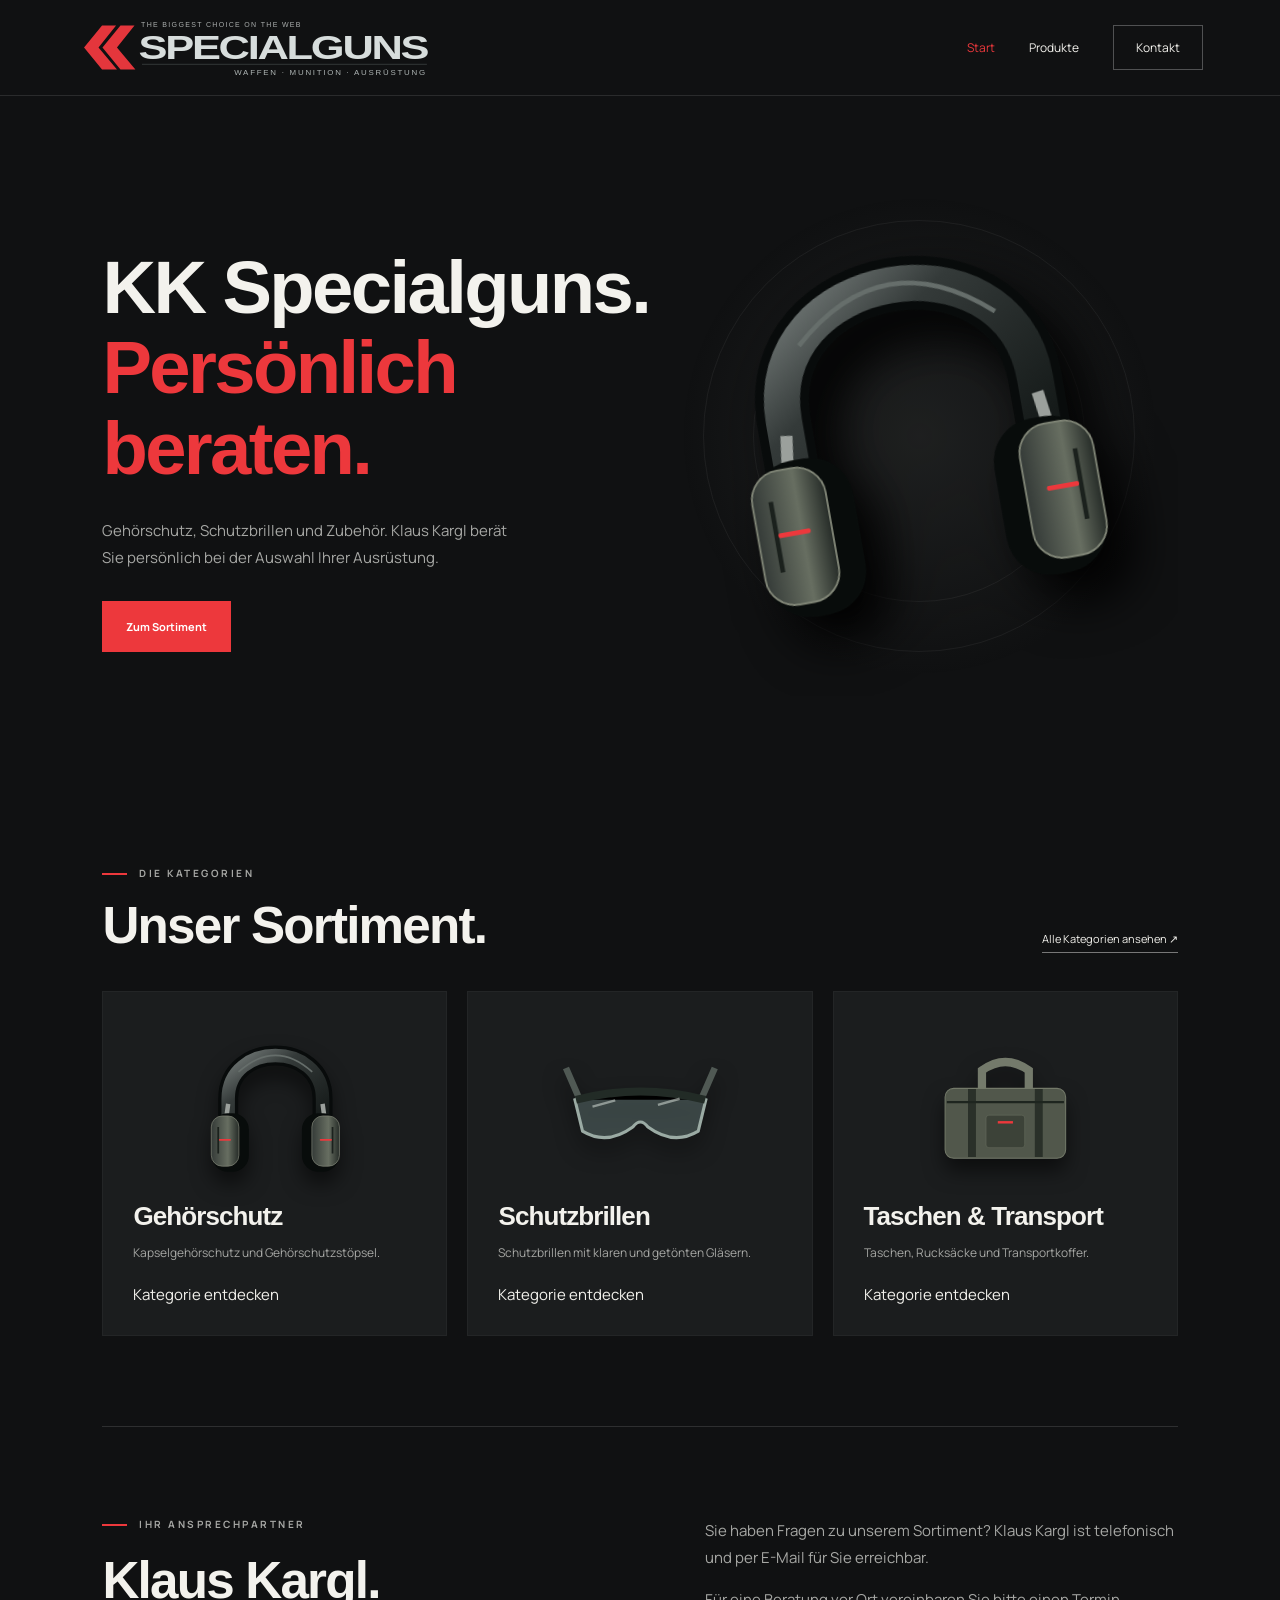
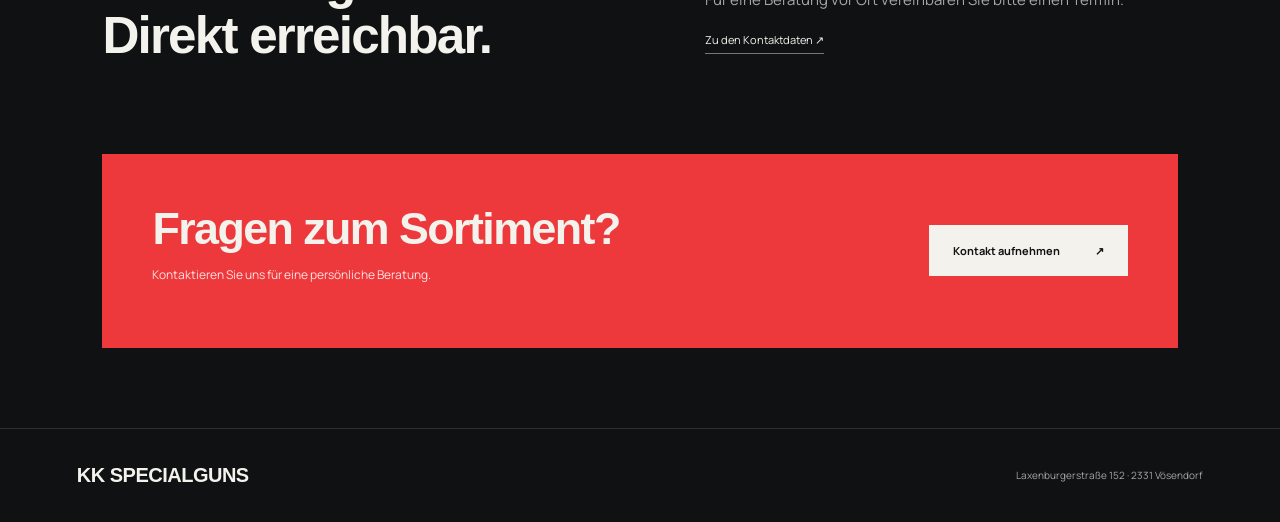
==== index.html @ fad6f548 "Add files via upload" ====
<!doctype html><html lang="de"><head><meta charset="utf-8"><meta name="viewport" content="width=device-width,initial-scale=1"><title>Ausrüstung mit Fokus | KK Specialguns</title><meta name="description" content="KK Specialguns – Ausrüstung und persönliche Beratung bei Klaus Kargl."><meta name="theme-color" content="#101112"><link rel="stylesheet" href="/style.css"><script src="/app.js" defer></script></head><body><header><a class="brand" href="/" aria-label="KK Specialguns Startseite"><img class="brand-image" src="/assets/kk-specialguns-logo.svg" alt="KK Specialguns – The biggest choice on the web – Waffen, Munition, Ausrüstung" width="820" height="156"></a><nav aria-label="Hauptnavigation"><a href="/" aria-current="page">Start</a><a href="/produkte/" >Produkte</a><a href="/kontakt/"  class="nav-contact">Kontakt</a></nav></header><main><div class="wrap"><div class="hero reveal"><div><h1>KK Specialguns.<br><em>Persönlich beraten.</em></h1><p class="lead">Gehörschutz, Schutzbrillen und Zubehör. Klaus Kargl berät Sie persönlich bei der Auswahl Ihrer Ausrüstung.</p><div class="hero-actions"><a class="btn" href="/produkte/">Zum Sortiment</a></div></div><div class="art hero-carousel" aria-label="Ausrüstung im Wechsel"><div class="hero-slide is-active" aria-hidden="false"><svg viewBox="0 0 500 450" role="img" aria-label="Illustration eines Gehörschutzes"><defs><linearGradient id="hero-metal" x2="1" y2="1"><stop stop-color="#777e7c"/><stop offset=".35" stop-color="#343a39"/><stop offset="1" stop-color="#121716"/></linearGradient><linearGradient id="hero-cup"><stop stop-color="#353b38"/><stop offset=".6" stop-color="#676e61"/><stop offset="1" stop-color="#262c28"/></linearGradient></defs><path d="M113 258V185C113 18 387 18 387 185V258" fill="none" stroke="#080b0b" stroke-width="58"/><path d="M113 258V185C113 18 387 18 387 185V258" fill="none" stroke="url(#hero-metal)" stroke-width="39"/><path d="M143 107Q250 11 357 107" fill="none" stroke="#666e6b" stroke-width="5"/><path d="M113 200L95 330M387 200L405 330" stroke="#9ba09c" stroke-width="13"/><rect x="65" y="227" width="108" height="170" rx="47" fill="#080c0b"/><rect x="327" y="227" width="108" height="170" rx="47" fill="#080c0b"/><rect x="64" y="235" width="80" height="146" rx="32" fill="url(#hero-cup)" stroke="#828778" stroke-width="2"/><rect x="356" y="235" width="80" height="146" rx="32" fill="url(#hero-cup)" stroke="#828778" stroke-width="2"/><path d="M84 267V344M416 267V344" stroke="#1b211d" stroke-width="5"/><rect x="86" y="302" width="35" height="5" rx="2" fill="#ed383c"/><rect x="379" y="302" width="35" height="5" rx="2" fill="#ed383c"/></svg></div><div class="hero-slide" aria-hidden="true"><svg viewBox="0 0 500 450" role="img" aria-label="Schutzbrille"><path d="M75 190L34 96M425 190L466 96" stroke="#505954" stroke-width="19"/><path d="M60 188Q250 132 440 188L418 279Q347 322 272 267Q250 238 228 267Q153 322 82 279Z" fill="#829e9b" fill-opacity=".35" stroke="#9baba4" stroke-width="9"/><path d="M63 188Q250 140 438 188" stroke="#222b26" stroke-width="23"/><path d="M111 208L177 190M301 203L364 185" stroke="#e3eae3" stroke-width="7" opacity=".5"/></svg></div><div class="hero-slide" aria-hidden="true"><svg viewBox="0 0 500 450" role="img" aria-label="Ausrüstungstasche"><path d="M182 162V103Q250 54 318 103V162" fill="none" stroke="#747a6b" stroke-width="24"/><rect x="75" y="155" width="350" height="203" rx="25" fill="#51574b" stroke="#737969" stroke-width="3"/><path d="M153 157V354M347 157V354" stroke="#2a3029" stroke-width="23"/><rect x="194" y="233" width="112" height="94" rx="8" fill="#3c4238" stroke="#7d826f"/><path d="M80 195H420" stroke="#1e251f" stroke-width="7"/><rect x="228" y="250" width="44" height="7" fill="#ed383c"/></svg></div></div></div></div><div class="wrap"><section><div class="section-head"><div><div class="eyebrow">Die Kategorien</div><h2>Unser Sortiment.</h2></div><a class="textlink" href="/produkte/">Alle Kategorien ansehen ↗</a></div><div class="grid" id="products"><article class="card" data-category="gehoerschutz"><div class="illustration"><svg viewBox="0 0 500 450" role="img" aria-label="Illustration eines Gehörschutzes"><defs><linearGradient id="metal" x2="1" y2="1"><stop stop-color="#777e7c"/><stop offset=".35" stop-color="#343a39"/><stop offset="1" stop-color="#121716"/></linearGradient><linearGradient id="cup"><stop stop-color="#353b38"/><stop offset=".6" stop-color="#676e61"/><stop offset="1" stop-color="#262c28"/></linearGradient></defs><path d="M113 258V185C113 18 387 18 387 185V258" fill="none" stroke="#080b0b" stroke-width="58"/><path d="M113 258V185C113 18 387 18 387 185V258" fill="none" stroke="url(#metal)" stroke-width="39"/><path d="M143 107Q250 11 357 107" fill="none" stroke="#666e6b" stroke-width="5"/><path d="M113 200L95 330M387 200L405 330" stroke="#9ba09c" stroke-width="13"/><rect x="65" y="227" width="108" height="170" rx="47" fill="#080c0b"/><rect x="327" y="227" width="108" height="170" rx="47" fill="#080c0b"/><rect x="64" y="235" width="80" height="146" rx="32" fill="url(#cup)" stroke="#828778" stroke-width="2"/><rect x="356" y="235" width="80" height="146" rx="32" fill="url(#cup)" stroke="#828778" stroke-width="2"/><path d="M84 267V344M416 267V344" stroke="#1b211d" stroke-width="5"/><rect x="86" y="302" width="35" height="5" rx="2" fill="#ed383c"/><rect x="379" y="302" width="35" height="5" rx="2" fill="#ed383c"/></svg></div><h3>Gehörschutz</h3><p>Kapselgehörschutz und Gehörschutzstöpsel.</p><a href="/produkte/#gehoerschutz">Kategorie entdecken</a></article><article class="card" data-category="schutzbrillen"><div class="illustration"><svg viewBox="0 0 500 450" role="img" aria-label="Schutzbrille"><path d="M75 190L34 96M425 190L466 96" stroke="#505954" stroke-width="19"/><path d="M60 188Q250 132 440 188L418 279Q347 322 272 267Q250 238 228 267Q153 322 82 279Z" fill="#829e9b" fill-opacity=".35" stroke="#9baba4" stroke-width="9"/><path d="M63 188Q250 140 438 188" stroke="#222b26" stroke-width="23"/><path d="M111 208L177 190M301 203L364 185" stroke="#e3eae3" stroke-width="7" opacity=".5"/></svg></div><h3>Schutzbrillen</h3><p>Schutzbrillen mit klaren und getönten Gläsern.</p><a href="/produkte/#schutzbrillen">Kategorie entdecken</a></article><article class="card" data-category="taschen"><div class="illustration"><svg viewBox="0 0 500 450" role="img" aria-label="Ausrüstungstasche"><path d="M182 162V103Q250 54 318 103V162" fill="none" stroke="#747a6b" stroke-width="24"/><rect x="75" y="155" width="350" height="203" rx="25" fill="#51574b" stroke="#737969" stroke-width="3"/><path d="M153 157V354M347 157V354" stroke="#2a3029" stroke-width="23"/><rect x="194" y="233" width="112" height="94" rx="8" fill="#3c4238" stroke="#7d826f"/><path d="M80 195H420" stroke="#1e251f" stroke-width="7"/><rect x="228" y="250" width="44" height="7" fill="#ed383c"/></svg></div><h3>Taschen & Transport</h3><p>Taschen, Rucksäcke und Transportkoffer.</p><a href="/produkte/#taschen">Kategorie entdecken</a></article></div></section><section class="intro"><div><div class="eyebrow">Ihr Ansprechpartner</div><h2 style="margin-top:22px">Klaus Kargl.<br>Direkt erreichbar.</h2></div><div><p>Sie haben Fragen zu unserem Sortiment? Klaus Kargl ist telefonisch und per E-Mail für Sie erreichbar.</p><p>Für eine Beratung vor Ort vereinbaren Sie bitte einen Termin.</p><a class="textlink" style="margin-left:0" href="/kontakt/">Zu den Kontaktdaten ↗</a></div></section><div class="contact-banner"><div><h2>Fragen zum Sortiment?</h2><p>Kontaktieren Sie uns für eine persönliche Beratung.</p></div><a class="btn" href="/kontakt/">Kontakt aufnehmen <span>↗</span></a></div></div></main><footer><a class="brand" href="/">KK SPECIALGUNS</a><span>Laxenburgerstraße 152 · 2331 Vösendorf</span></footer></body></html>
---- style.css ----
@import url('https://fonts.googleapis.com/css2?family=Manrope:wght@400;500;600;700&display=swap');
:root{--bg:#101112;--panel:#1b1d1e;--ink:#f3f2ed;--muted:#a6a7a4;--red:#ed383c}*{box-sizing:border-box}html{scroll-behavior:smooth}body{margin:0;background:var(--bg);color:var(--ink);font:15px Manrope,Arial,sans-serif}a{color:inherit;text-decoration:none}button,input,select,textarea{font:inherit}button,a,input,textarea,select{outline-offset:5px}header{height:96px;display:flex;align-items:center;justify-content:space-between;padding:0 6%;border-bottom:1px solid #ffffff1c;position:relative;z-index:3}.brand{font:700 27px Arial,Helvetica,sans-serif;letter-spacing:-.5px}.mark{color:var(--red);font-size:36px;margin-right:9px;letter-spacing:-10px;padding-right:8px}.brand small{display:block;font:8px Manrope;letter-spacing:3px;margin-left:45px;color:#a6a7a4}nav{display:flex;gap:34px;align-items:center}nav a{font-size:12px}nav a[aria-current=page]{color:var(--red)}.nav-contact{border:1px solid #ffffff45;padding:13px 22px}.wrap{padding:0 8%;max-width:1600px;margin:auto}.hero{min-height:680px;display:grid;grid-template-columns:1.08fr 1fr;align-items:center;position:relative;overflow:hidden}.eyebrow{font-size:10px;font-weight:700;letter-spacing:2.5px;text-transform:uppercase;color:var(--muted)}.eyebrow:before{content:'';display:inline-block;width:25px;height:2px;background:var(--red);vertical-align:middle;margin-right:12px}h1,h2,h3{font-family:Arial,Helvetica,sans-serif;text-transform:uppercase;margin:0;font-weight:700}h1{font-size:clamp(65px,7.5vw,116px);line-height:.95;letter-spacing:-2px;margin:28px 0}h1 em{font-style:normal;color:var(--red)}p{line-height:1.8;color:var(--muted)}.lead{max-width:420px}.btn{display:inline-flex;gap:35px;align-items:center;padding:18px 24px;background:var(--red);color:white;border:0;font-size:11px;font-weight:700;cursor:pointer}.btn:hover{background:#ff5054}.textlink{font-size:11px;margin-left:24px;border-bottom:1px solid #777;padding-bottom:6px}.hero-actions{margin-top:30px}.art{position:relative;min-height:520px;display:grid;place-items:center;background:radial-gradient(ellipse,#484b4940,transparent 65%)}.art:before,.art:after{content:'';position:absolute;border:1px solid #ffffff0e;border-radius:50%;width:430px;height:430px}.art:after{width:330px;height:330px}.art svg{width:90%;filter:drop-shadow(20px 30px 25px #000);transform:rotate(-13deg);animation:float 6s ease-in-out infinite;z-index:1}.artlabel{position:absolute;bottom:26px;left:15px;font-size:9px;letter-spacing:2px;color:var(--muted)}.artlabel b{color:var(--ink);display:block;margin-top:8px;font-size:12px}.vertical{position:absolute;right:0;writing-mode:vertical-rl;letter-spacing:4px;font-size:9px;color:#707271}.strip{display:flex;justify-content:space-between;padding:27px 8%;border-block:1px solid #ffffff20;font-size:10px;letter-spacing:1px;color:#c0c1bd}.strip span:before{content:'+';color:var(--red);margin-right:14px}section{padding:90px 0}.section-head{display:flex;justify-content:space-between;align-items:end;margin-bottom:38px}h2{font-size:58px;line-height:1.05}h3{font-size:30px}.section-head .eyebrow{margin-bottom:18px}.grid{display:grid;grid-template-columns:repeat(3,1fr);gap:20px}.card{background:var(--panel);padding:30px;position:relative;transition:transform .25s,border-color .25s;border:1px solid #ffffff09}.card:hover{transform:translateY(-6px);border-color:#ffffff40}.card .num{color:#666;font-size:10px;letter-spacing:2px}.card p{font-size:12px}.illustration{height:180px;display:grid;place-items:center}.illustration svg{height:155px;width:90%;filter:drop-shadow(0 12px 10px #0008)}.card a{display:flex;justify-content:space-between;align-items:center;margin-top:20px}.arrow{color:var(--red)}.intro{display:grid;grid-template-columns:1fr 1fr;gap:12%;border-top:1px solid #ffffff20}.intro h2{font-size:65px}.intro p{margin-top:0}.contact-banner{background:var(--red);padding:50px;display:flex;align-items:center;justify-content:space-between;margin-bottom:80px}.contact-banner h2{font-size:54px}.contact-banner p{color:#ffe1e1;font-size:12px}.contact-banner .btn{background:var(--ink);color:#111}footer{border-top:1px solid #ffffff20;padding:35px 6%;display:flex;justify-content:space-between;align-items:center;font-size:10px;color:var(--muted)}footer .brand{color:var(--ink);font-size:20px}.page-title{padding:75px 0 35px}.page-title h1{font-size:88px}.filters{display:flex;gap:10px;flex-wrap:wrap;margin:20px 0 30px}.filter{border:1px solid #444;background:none;color:#ccc;padding:12px 20px;cursor:pointer;font-size:11px}.filter.active{background:var(--red);border-color:var(--red);color:#fff}.note{font-size:11px;color:#aaa;margin-top:28px}.contact-layout{display:grid;grid-template-columns:1fr 1.1fr;gap:10%;padding-bottom:80px}.contact-item{padding:23px 0;border-bottom:1px solid #ffffff20}.contact-item small{display:block;color:var(--red);letter-spacing:2px;font-size:9px;margin-bottom:12px}.contact-item a,.contact-item address{font:500 21px Manrope;font-style:normal;line-height:1.6}.form{padding:35px;background:var(--panel)}.form h3{margin-bottom:10px}.form label{display:block;font-size:11px;margin:20px 0 8px}.form input,.form select,.form textarea{width:100%;border:1px solid #454747;background:#141617;color:white;padding:13px;border-radius:0}.form textarea{min-height:120px;resize:vertical}.form .btn{margin-top:22px}.form p{font-size:11px}.reveal{animation:appear .7s both}@keyframes appear{from{opacity:0;transform:translateY(18px)}to{opacity:1;transform:translateY(0)}}@keyframes float{50%{transform:translateY(-12px) rotate(-9deg)}}@media(prefers-reduced-motion:reduce){*{animation:none!important;scroll-behavior:auto!important;transition:none!important}}@media(max-width:750px){header{height:85px;padding:0 5%}.brand{font-size:21px}.brand small{font-size:6px}nav{gap:16px}.nav-contact{padding:9px}.wrap{padding:0 6%}.hero{grid-template-columns:1fr;min-height:auto;padding-top:45px}.hero h1{font-size:78px}.art{min-height:350px}.art svg{width:75%;height:320px}.art:before{width:300px;height:300px}.art:after{width:230px;height:230px}.vertical{right:5px}.strip{gap:18px;flex-wrap:wrap;padding:22px 6%;font-size:8px}.grid{grid-template-columns:1fr}.section-head{display:block}h2{font-size:48px}.section-head .textlink{display:inline-block;margin:20px 0 0}section{padding:60px 0}.intro{grid-template-columns:1fr;gap:25px}.intro h2{font-size:53px}.contact-banner{padding:30px;display:block}.contact-banner .btn{margin-top:15px}.contact-banner h2{font-size:44px}footer{gap:25px;flex-wrap:wrap}.contact-layout{grid-template-columns:1fr;gap:35px}.page-title h1{font-size:65px}.form{padding:25px}.artlabel{bottom:4px}}

/* Supplied brand header */
header .brand{display:flex;align-items:center;flex-shrink:0} .brand-image{display:block;width:330px;height:auto;max-width:100%;} @media(max-width:750px){header{gap:15px;flex-wrap:wrap;height:auto;min-height:110px;padding-top:14px;padding-bottom:14px}header .brand{width:min(330px,100%)}header nav{width:100%;justify-content:space-between;gap:16px}.brand-image{width:100%}}

.hero-carousel{overflow:hidden;isolation:isolate}.hero-slide{position:absolute;inset:0;display:grid;place-items:center;opacity:0;clip-path:inset(0 0 0 100%);transition:clip-path 800ms cubic-bezier(.76,0,.24,1),opacity 800ms;pointer-events:none;z-index:1}.hero-slide.is-active{opacity:1;clip-path:inset(0);z-index:2}.hero-slide.is-leaving{opacity:0;clip-path:inset(0 100% 0 0);z-index:1}.hero-slide svg{max-height:480px;animation:none;transform:rotate(-10deg)}.hero-slide .artlabel{bottom:26px}.hero-carousel .vertical{z-index:3}.carousel-toggle{position:absolute;right:15px;bottom:26px;z-index:4;width:34px;height:34px;border:1px solid #ffffff40;background:#101112;color:#eee;cursor:pointer}.carousel-toggle:hover{border-color:var(--red)}@media(max-width:750px){.hero-slide .artlabel{bottom:10px}.hero-slide svg{max-height:320px}.carousel-toggle{bottom:10px}}@media(prefers-reduced-motion:reduce){.hero-slide{transition:none}}
/* Subtle motion for the hero illustrations */
.hero-slide svg{transform-origin:50% 55%;animation:hero-gentle-motion 6s ease-in-out infinite;will-change:transform}
@keyframes hero-gentle-motion{
  0%,100%{transform:translateY(0) rotate(-10deg) scale(1)}
  35%{transform:translateY(-5px) rotate(-8.8deg) scale(1.012)}
  70%{transform:translateY(-2px) rotate(-10.8deg) scale(1.004)}
}
@media(prefers-reduced-motion:reduce){.hero-slide svg{animation:none;will-change:auto}}

.catalog-category{padding:38px 0 50px;border-top:1px solid #ffffff20}.catalog-heading{display:flex;align-items:end;justify-content:space-between;gap:20px;margin-bottom:28px}.catalog-heading h2{font-size:49px;margin-top:14px}.catalog-heading>span{font-size:9px;letter-spacing:2px;color:var(--muted)}.product-grid{display:grid;grid-template-columns:repeat(3,minmax(0,1fr));gap:24px}.product-card{background:#191b1c;border:1px solid #ffffff12;min-width:0}.product-photo{position:relative;background:#202223;aspect-ratio:1;overflow:hidden}.product-photo img{width:100%;height:100%;object-fit:cover;display:block;transition:transform .5s}.product-card:hover .product-photo img{transform:scale(1.035)}.product-photo>span{position:absolute;left:16px;top:16px;font-size:8px;letter-spacing:1.8px;background:#111b;color:#ddd;padding:7px 9px}.product-copy{padding:25px}.product-tag{color:var(--red);font-size:10px;margin:0 0 12px}.product-copy h3{font-size:29px}.product-copy>p{font-size:12px}.product-copy .product-features{font-size:10px;line-height:1.8;color:#ddd;border-top:1px solid #ffffff16;padding-top:14px;margin-top:20px}.product-copy details{font-size:10px;color:var(--muted);border-top:1px solid #ffffff16;padding-top:14px}.product-copy summary{cursor:pointer;display:flex;justify-content:space-between;gap:10px;list-style:none}.product-copy summary::-webkit-details-marker{display:none}.product-copy details p{font-size:11px}.product-contact{display:flex;justify-content:space-between;font-size:11px;margin-top:24px}.product-contact span{color:var(--red)}.location-section{max-width:1600px;padding:30px 8% 80px;margin:auto}.location-section .section-head p{font-size:12px}.map-frame{border:1px solid #ffffff25;background:#222;overflow:hidden}.map-frame iframe{display:block;width:100%;height:440px}.map-caption{display:flex;justify-content:space-between;align-items:center;gap:20px;margin-top:20px}.map-caption p{font-size:11px}.map-caption .btn{font-size:10px;padding:15px 20px}[hidden]{display:none!important}@media(max-width:1000px){.product-grid{grid-template-columns:repeat(2,minmax(0,1fr))}}@media(max-width:600px){.product-grid{grid-template-columns:1fr}.catalog-heading{align-items:start;flex-direction:column}.catalog-heading h2{font-size:43px}.location-section{padding:20px 6% 60px}.map-frame iframe{height:340px}.map-caption{align-items:start;flex-direction:column}}

/* Clear, classic sans-serif display typography */
h1,h2,h3{font-family:Arial,Helvetica,sans-serif;font-weight:700;letter-spacing:-.035em;text-transform:none;line-height:1.08}h1{font-size:clamp(48px,5.8vw,88px)}h2,.intro h2{font-size:clamp(34px,4vw,54px)}h3{font-size:26px}.page-title h1{font-size:clamp(46px,6vw,76px)}.contact-banner h2{font-size:clamp(30px,3.5vw,46px)}.catalog-heading h2{font-size:clamp(32px,3.5vw,46px)}.product-copy h3{font-size:24px;line-height:1.16}.catalog-heading>span{letter-spacing:.04em;font-size:12px;white-space:nowrap}.brand-image{width:360px}header .brand{max-width:48%}@media(max-width:750px){.hero h1{font-size:clamp(43px,10vw,68px)}header .brand{max-width:100%;width:min(360px,100%)}.brand-image{width:100%}}

/* Restrained, one-time scroll entrances. Content stays visible after reveal. */
.scroll-reveal{opacity:0;translate:0 24px;transition:opacity .75s ease var(--reveal-delay,0ms),translate .85s cubic-bezier(.22,1,.36,1) var(--reveal-delay,0ms)}
.scroll-reveal.scroll-visible{opacity:1;translate:0 0}
.hero .scroll-reveal:nth-child(2){--reveal-delay:80ms}.hero .scroll-reveal:nth-child(3){--reveal-delay:150ms}.hero .scroll-reveal:nth-child(4){--reveal-delay:220ms}.hero-carousel.scroll-reveal{--reveal-delay:140ms}
.product-card{transition:border-color .3s,box-shadow .3s,opacity .75s ease var(--reveal-delay,0ms),translate .85s cubic-bezier(.22,1,.36,1) var(--reveal-delay,0ms)}
.product-card:hover{border-color:#ffffff30;box-shadow:0 14px 36px #0003}
.btn{transition:background .25s,transform .25s}.btn:hover{transform:translateY(-2px)}.btn:active{transform:translateY(0)}
@media(prefers-reduced-motion:reduce){.scroll-reveal{opacity:1;translate:none;transition:none!important}.btn:hover{transform:none}}
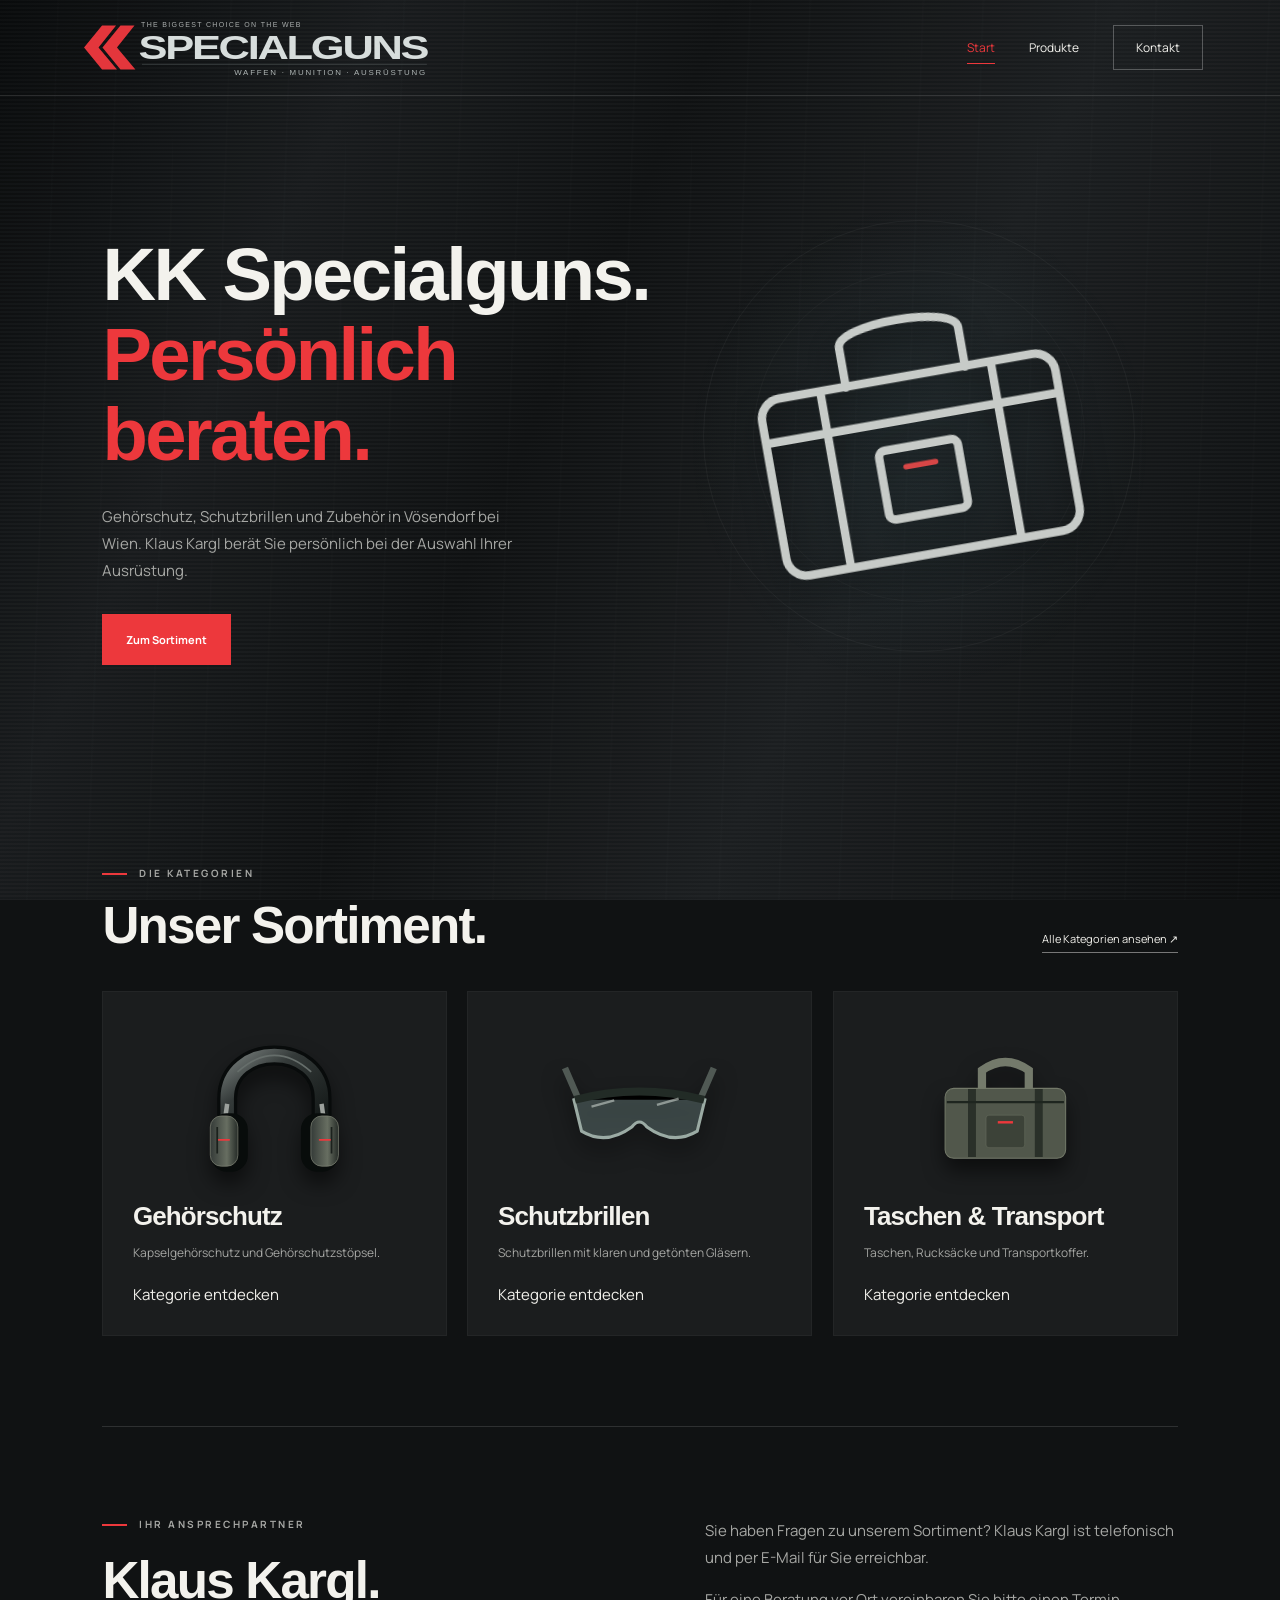
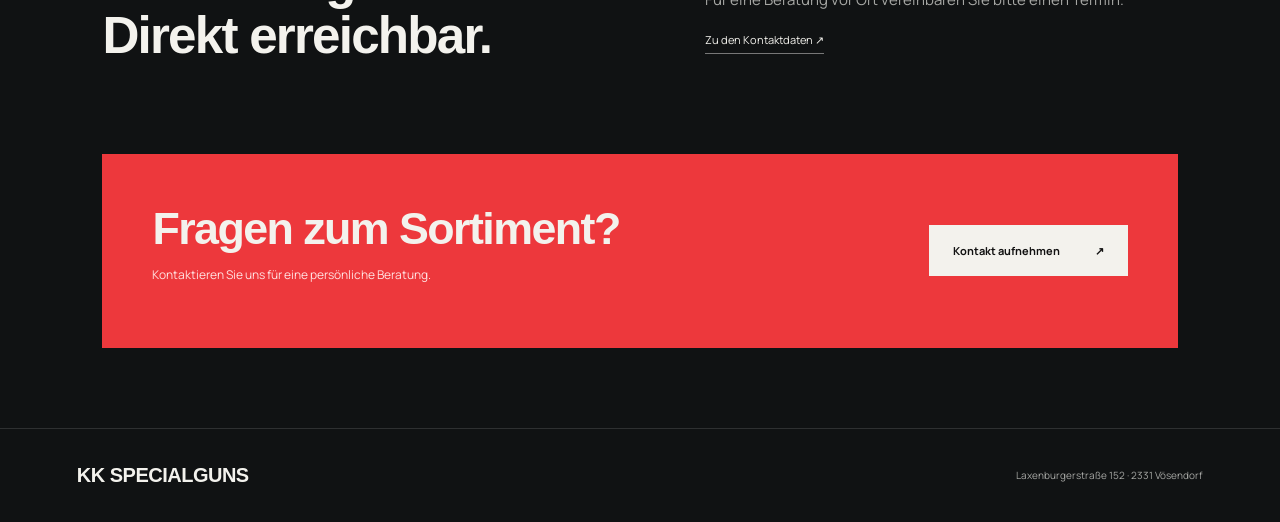
==== commit 78d56023: "Update index.html" ====
--- a/index.html
+++ b/index.html
@@ -1 +1,402 @@
-<!doctype html><html lang="de"><head><meta charset="utf-8"><meta name="viewport" content="width=device-width,initial-scale=1"><title>Ausrüstung mit Fokus | KK Specialguns</title><meta name="description" content="KK Specialguns – Ausrüstung und persönliche Beratung bei Klaus Kargl."><meta name="theme-color" content="#101112"><link rel="stylesheet" href="/style.css"><script src="/app.js" defer></script></head><body><header><a class="brand" href="/" aria-label="KK Specialguns Startseite"><img class="brand-image" src="/assets/kk-specialguns-logo.svg" alt="KK Specialguns – The biggest choice on the web – Waffen, Munition, Ausrüstung" width="820" height="156"></a><nav aria-label="Hauptnavigation"><a href="/" aria-current="page">Start</a><a href="/produkte/" >Produkte</a><a href="/kontakt/"  class="nav-contact">Kontakt</a></nav></header><main><div class="wrap"><div class="hero reveal"><div><h1>KK Specialguns.<br><em>Persönlich beraten.</em></h1><p class="lead">Gehörschutz, Schutzbrillen und Zubehör. Klaus Kargl berät Sie persönlich bei der Auswahl Ihrer Ausrüstung.</p><div class="hero-actions"><a class="btn" href="/produkte/">Zum Sortiment</a></div></div><div class="art hero-carousel" aria-label="Ausrüstung im Wechsel"><div class="hero-slide is-active" aria-hidden="false"><svg viewBox="0 0 500 450" role="img" aria-label="Illustration eines Gehörschutzes"><defs><linearGradient id="hero-metal" x2="1" y2="1"><stop stop-color="#777e7c"/><stop offset=".35" stop-color="#343a39"/><stop offset="1" stop-color="#121716"/></linearGradient><linearGradient id="hero-cup"><stop stop-color="#353b38"/><stop offset=".6" stop-color="#676e61"/><stop offset="1" stop-color="#262c28"/></linearGradient></defs><path d="M113 258V185C113 18 387 18 387 185V258" fill="none" stroke="#080b0b" stroke-width="58"/><path d="M113 258V185C113 18 387 18 387 185V258" fill="none" stroke="url(#hero-metal)" stroke-width="39"/><path d="M143 107Q250 11 357 107" fill="none" stroke="#666e6b" stroke-width="5"/><path d="M113 200L95 330M387 200L405 330" stroke="#9ba09c" stroke-width="13"/><rect x="65" y="227" width="108" height="170" rx="47" fill="#080c0b"/><rect x="327" y="227" width="108" height="170" rx="47" fill="#080c0b"/><rect x="64" y="235" width="80" height="146" rx="32" fill="url(#hero-cup)" stroke="#828778" stroke-width="2"/><rect x="356" y="235" width="80" height="146" rx="32" fill="url(#hero-cup)" stroke="#828778" stroke-width="2"/><path d="M84 267V344M416 267V344" stroke="#1b211d" stroke-width="5"/><rect x="86" y="302" width="35" height="5" rx="2" fill="#ed383c"/><rect x="379" y="302" width="35" height="5" rx="2" fill="#ed383c"/></svg></div><div class="hero-slide" aria-hidden="true"><svg viewBox="0 0 500 450" role="img" aria-label="Schutzbrille"><path d="M75 190L34 96M425 190L466 96" stroke="#505954" stroke-width="19"/><path d="M60 188Q250 132 440 188L418 279Q347 322 272 267Q250 238 228 267Q153 322 82 279Z" fill="#829e9b" fill-opacity=".35" stroke="#9baba4" stroke-width="9"/><path d="M63 188Q250 140 438 188" stroke="#222b26" stroke-width="23"/><path d="M111 208L177 190M301 203L364 185" stroke="#e3eae3" stroke-width="7" opacity=".5"/></svg></div><div class="hero-slide" aria-hidden="true"><svg viewBox="0 0 500 450" role="img" aria-label="Ausrüstungstasche"><path d="M182 162V103Q250 54 318 103V162" fill="none" stroke="#747a6b" stroke-width="24"/><rect x="75" y="155" width="350" height="203" rx="25" fill="#51574b" stroke="#737969" stroke-width="3"/><path d="M153 157V354M347 157V354" stroke="#2a3029" stroke-width="23"/><rect x="194" y="233" width="112" height="94" rx="8" fill="#3c4238" stroke="#7d826f"/><path d="M80 195H420" stroke="#1e251f" stroke-width="7"/><rect x="228" y="250" width="44" height="7" fill="#ed383c"/></svg></div></div></div></div><div class="wrap"><section><div class="section-head"><div><div class="eyebrow">Die Kategorien</div><h2>Unser Sortiment.</h2></div><a class="textlink" href="/produkte/">Alle Kategorien ansehen ↗</a></div><div class="grid" id="products"><article class="card" data-category="gehoerschutz"><div class="illustration"><svg viewBox="0 0 500 450" role="img" aria-label="Illustration eines Gehörschutzes"><defs><linearGradient id="metal" x2="1" y2="1"><stop stop-color="#777e7c"/><stop offset=".35" stop-color="#343a39"/><stop offset="1" stop-color="#121716"/></linearGradient><linearGradient id="cup"><stop stop-color="#353b38"/><stop offset=".6" stop-color="#676e61"/><stop offset="1" stop-color="#262c28"/></linearGradient></defs><path d="M113 258V185C113 18 387 18 387 185V258" fill="none" stroke="#080b0b" stroke-width="58"/><path d="M113 258V185C113 18 387 18 387 185V258" fill="none" stroke="url(#metal)" stroke-width="39"/><path d="M143 107Q250 11 357 107" fill="none" stroke="#666e6b" stroke-width="5"/><path d="M113 200L95 330M387 200L405 330" stroke="#9ba09c" stroke-width="13"/><rect x="65" y="227" width="108" height="170" rx="47" fill="#080c0b"/><rect x="327" y="227" width="108" height="170" rx="47" fill="#080c0b"/><rect x="64" y="235" width="80" height="146" rx="32" fill="url(#cup)" stroke="#828778" stroke-width="2"/><rect x="356" y="235" width="80" height="146" rx="32" fill="url(#cup)" stroke="#828778" stroke-width="2"/><path d="M84 267V344M416 267V344" stroke="#1b211d" stroke-width="5"/><rect x="86" y="302" width="35" height="5" rx="2" fill="#ed383c"/><rect x="379" y="302" width="35" height="5" rx="2" fill="#ed383c"/></svg></div><h3>Gehörschutz</h3><p>Kapselgehörschutz und Gehörschutzstöpsel.</p><a href="/produkte/#gehoerschutz">Kategorie entdecken</a></article><article class="card" data-category="schutzbrillen"><div class="illustration"><svg viewBox="0 0 500 450" role="img" aria-label="Schutzbrille"><path d="M75 190L34 96M425 190L466 96" stroke="#505954" stroke-width="19"/><path d="M60 188Q250 132 440 188L418 279Q347 322 272 267Q250 238 228 267Q153 322 82 279Z" fill="#829e9b" fill-opacity=".35" stroke="#9baba4" stroke-width="9"/><path d="M63 188Q250 140 438 188" stroke="#222b26" stroke-width="23"/><path d="M111 208L177 190M301 203L364 185" stroke="#e3eae3" stroke-width="7" opacity=".5"/></svg></div><h3>Schutzbrillen</h3><p>Schutzbrillen mit klaren und getönten Gläsern.</p><a href="/produkte/#schutzbrillen">Kategorie entdecken</a></article><article class="card" data-category="taschen"><div class="illustration"><svg viewBox="0 0 500 450" role="img" aria-label="Ausrüstungstasche"><path d="M182 162V103Q250 54 318 103V162" fill="none" stroke="#747a6b" stroke-width="24"/><rect x="75" y="155" width="350" height="203" rx="25" fill="#51574b" stroke="#737969" stroke-width="3"/><path d="M153 157V354M347 157V354" stroke="#2a3029" stroke-width="23"/><rect x="194" y="233" width="112" height="94" rx="8" fill="#3c4238" stroke="#7d826f"/><path d="M80 195H420" stroke="#1e251f" stroke-width="7"/><rect x="228" y="250" width="44" height="7" fill="#ed383c"/></svg></div><h3>Taschen & Transport</h3><p>Taschen, Rucksäcke und Transportkoffer.</p><a href="/produkte/#taschen">Kategorie entdecken</a></article></div></section><section class="intro"><div><div class="eyebrow">Ihr Ansprechpartner</div><h2 style="margin-top:22px">Klaus Kargl.<br>Direkt erreichbar.</h2></div><div><p>Sie haben Fragen zu unserem Sortiment? Klaus Kargl ist telefonisch und per E-Mail für Sie erreichbar.</p><p>Für eine Beratung vor Ort vereinbaren Sie bitte einen Termin.</p><a class="textlink" style="margin-left:0" href="/kontakt/">Zu den Kontaktdaten ↗</a></div></section><div class="contact-banner"><div><h2>Fragen zum Sortiment?</h2><p>Kontaktieren Sie uns für eine persönliche Beratung.</p></div><a class="btn" href="/kontakt/">Kontakt aufnehmen <span>↗</span></a></div></div></main><footer><a class="brand" href="/">KK SPECIALGUNS</a><span>Laxenburgerstraße 152 · 2331 Vösendorf</span></footer></body></html>+<!doctype html>
+<html lang="de">
+<head>
+  <meta charset="utf-8">
+  <meta name="viewport" content="width=device-width, initial-scale=1">
+
+  <title>KK Specialguns in Vösendorf | Ausrüstung &amp; Beratung</title>
+  <meta name="description" content="Gehörschutz, Schutzbrillen und Zubehör bei KK Specialguns in Vösendorf. Persönliche Beratung durch Klaus Kargl. Kontakt und Anreise.">
+  <meta name="theme-color" content="#101112">
+  <meta name="robots" content="index,follow,max-image-preview:large">
+
+  <link rel="canonical" href="https://www.kk-specialguns.com/">
+  <link rel="icon" href="/assets/kk-specialguns-logo.svg" type="image/svg+xml">
+  <link rel="preconnect" href="https://fonts.googleapis.com">
+  <link rel="preconnect" href="https://fonts.gstatic.com" crossorigin>
+  <link rel="stylesheet" href="/style.css?v=20261017-final">
+
+  <script src="/app.js?v=20261017-final" defer></script>
+
+  <meta property="og:type" content="website">
+  <meta property="og:locale" content="de_AT">
+  <meta property="og:site_name" content="KK Specialguns">
+  <meta property="og:title" content="KK Specialguns in Vösendorf | Ausrüstung &amp; Beratung">
+  <meta property="og:description" content="Gehörschutz, Schutzbrillen und Zubehör. Persönliche Beratung durch Klaus Kargl in Vösendorf.">
+  <meta property="og:url" content="https://www.kk-specialguns.com/">
+  <meta property="og:image" content="https://www.kk-specialguns.com/assets/kk-specialguns-header.png">
+  <meta property="og:image:alt" content="KK Specialguns Logo">
+  <meta name="twitter:card" content="summary">
+
+  <script type="application/ld+json">
+  {
+    "@context": "https://schema.org",
+    "@graph": [
+      {
+        "@type": "LocalBusiness",
+        "@id": "https://www.kk-specialguns.com/#business",
+        "name": "KK Specialguns",
+        "url": "https://www.kk-specialguns.com/",
+        "logo": "https://www.kk-specialguns.com/assets/kk-specialguns-logo.svg",
+        "telephone": "+436503064466",
+        "email": "office@kk-specialguns.com",
+        "address": {
+          "@type": "PostalAddress",
+          "streetAddress": "Laxenburgerstraße 152",
+          "postalCode": "2331",
+          "addressLocality": "Vösendorf",
+          "addressCountry": "AT"
+        }
+      },
+      {
+        "@type": "WebSite",
+        "@id": "https://www.kk-specialguns.com/#website",
+        "name": "KK Specialguns",
+        "url": "https://www.kk-specialguns.com/",
+        "inLanguage": "de-AT",
+        "publisher": {
+          "@id": "https://www.kk-specialguns.com/#business"
+        }
+      },
+      {
+        "@type": "WebPage",
+        "@id": "https://www.kk-specialguns.com/#webpage",
+        "url": "https://www.kk-specialguns.com/",
+        "name": "KK Specialguns in Vösendorf | Ausrüstung & Beratung",
+        "inLanguage": "de-AT",
+        "isPartOf": {
+          "@id": "https://www.kk-specialguns.com/#website"
+        },
+        "about": {
+          "@id": "https://www.kk-specialguns.com/#business"
+        }
+      }
+    ]
+  }
+  </script>
+</head>
+
+<body>
+  <header>
+    <a class="brand" href="/" aria-label="KK Specialguns Startseite">
+      <img
+        class="brand-image"
+        src="/assets/kk-specialguns-logo.svg"
+        alt="KK Specialguns – Waffen, Munition, Ausrüstung"
+        width="820"
+        height="156"
+      >
+    </a>
+
+    <nav aria-label="Hauptnavigation">
+      <a href="/" aria-current="page">Start</a>
+      <a href="/produkte/">Produkte</a>
+      <a href="/kontakt/" class="nav-contact">Kontakt</a>
+    </nav>
+  </header>
+
+  <main>
+    <div class="wrap">
+      <div class="hero reveal">
+        <div>
+          <h1>
+            KK Specialguns.<br>
+            <em>Persönlich beraten.</em>
+          </h1>
+
+          <p class="lead">
+            Gehörschutz, Schutzbrillen und Zubehör in Vösendorf bei Wien.
+            Klaus Kargl berät Sie persönlich bei der Auswahl Ihrer Ausrüstung.
+          </p>
+
+          <div class="hero-actions">
+            <a class="btn" href="/produkte/">Zum Sortiment</a>
+          </div>
+        </div>
+
+        <div
+          class="art hero-carousel"
+          aria-label="Ausrüstung, Waffe und Munition im Wechsel"
+        >
+          <div class="hero-slide is-active" aria-hidden="false">
+            <svg viewBox="0 0 500 450" role="img" aria-label="Ausrüstung">
+              <g
+                fill="none"
+                stroke="#c7cbc8"
+                stroke-width="9"
+                stroke-linejoin="round"
+                stroke-linecap="round"
+              >
+                <path d="M185 160v-43c0-26 130-26 130 0v43"/>
+                <rect x="90" y="159" width="320" height="193" rx="22"/>
+                <path d="M91 205h318M157 160v191M343 160v191"/>
+                <rect x="207" y="234" width="86" height="75" rx="7"/>
+              </g>
+
+              <path
+                d="M234 255h32"
+                stroke="#d74646"
+                stroke-width="6"
+                stroke-linecap="round"
+              />
+            </svg>
+          </div>
+
+          <div class="hero-slide" aria-hidden="true">
+            <svg
+              viewBox="0 0 500 450"
+              role="img"
+              aria-label="Glock in Seitenansicht"
+            >
+              <g
+                transform="translate(0 8)"
+                stroke="#c7cbc8"
+                stroke-width="7"
+                stroke-linejoin="round"
+                stroke-linecap="round"
+              >
+                <path d="M104 143h286v62H111l-7-10z" fill="#050606"/>
+                <path
+                  d="M114 206h263v21h-99l-18 19h-45l-18 88h-83l29-108h-29z"
+                  fill="#050606"
+                />
+                <path d="M214 230h65v27c0 21-15 31-36 31h-41" fill="none"/>
+                <path d="M240 231l-6 23 7 7" fill="none"/>
+                <path
+                  d="M120 142v-10h17v10m230 0v-10h13v10"
+                  fill="#050606"
+                />
+                <path
+                  d="M121 157v31m13-31v31m13-31v31m13-31v31"
+                  stroke="#8f9691"
+                  stroke-width="3"
+                />
+                <path
+                  d="M138 272h46m-50 16h46m-50 16h46m-50 16h46"
+                  stroke="#68706b"
+                  stroke-width="3"
+                />
+                <path d="M296 218h34" stroke="#d74646" stroke-width="4"/>
+              </g>
+            </svg>
+          </div>
+
+          <div class="hero-slide" aria-hidden="true">
+            <svg
+              viewBox="0 0 500 450"
+              role="img"
+              aria-label="Drei Patronen: Kurzwaffen-, Mittel- und Großkaliber"
+            >
+              <g stroke="#c7cbc8" stroke-width="7" stroke-linejoin="round">
+                <path d="M105 313v-87c0-39 48-39 48 0v87" fill="#292e29"/>
+                <path d="M100 313h58v15h-58z" fill="#384038"/>
+                <path d="M105 242h48" fill="none"/>
+
+                <path
+                  d="M218 313V203l8-17v-35l17-44 17 44v35l8 17v110"
+                  fill="#292e29"
+                />
+                <path d="M213 313h60v15h-60z" fill="#384038"/>
+                <path d="M219 211h48m-40-25h32" fill="none"/>
+
+                <path
+                  d="M336 313V179l12-20v-40l18-59 18 59v40l12 20v134"
+                  fill="#292e29"
+                />
+                <path d="M330 313h72v15h-72z" fill="#384038"/>
+                <path d="M337 189h58m-46-30h34" fill="none"/>
+              </g>
+
+              <path
+                d="M109 260h40M222 234h42M340 215h52"
+                stroke="#d74646"
+                stroke-width="4"
+              />
+            </svg>
+          </div>
+        </div>
+      </div>
+    </div>
+
+    <div class="wrap">
+      <section>
+        <div class="section-head">
+          <div>
+            <div class="eyebrow">Die Kategorien</div>
+            <h2>Unser Sortiment.</h2>
+          </div>
+
+          <a class="textlink" href="/produkte/">
+            Alle Kategorien ansehen ↗
+          </a>
+        </div>
+
+        <div class="grid" id="products">
+          <article class="card" data-category="gehoerschutz">
+            <div class="illustration">
+              <svg
+                viewBox="0 0 500 450"
+                role="img"
+                aria-label="Illustration eines Gehörschutzes"
+              >
+                <defs>
+                  <linearGradient id="metal" x2="1" y2="1">
+                    <stop stop-color="#777e7c"/>
+                    <stop offset=".35" stop-color="#343a39"/>
+                    <stop offset="1" stop-color="#121716"/>
+                  </linearGradient>
+
+                  <linearGradient id="cup">
+                    <stop stop-color="#353b38"/>
+                    <stop offset=".6" stop-color="#676e61"/>
+                    <stop offset="1" stop-color="#262c28"/>
+                  </linearGradient>
+                </defs>
+
+                <path
+                  d="M113 258V185C113 18 387 18 387 185V258"
+                  fill="none"
+                  stroke="#080b0b"
+                  stroke-width="58"
+                />
+                <path
+                  d="M113 258V185C113 18 387 18 387 185V258"
+                  fill="none"
+                  stroke="url(#metal)"
+                  stroke-width="39"
+                />
+                <path
+                  d="M143 107Q250 11 357 107"
+                  fill="none"
+                  stroke="#666e6b"
+                  stroke-width="5"
+                />
+                <path
+                  d="M113 200L95 330M387 200L405 330"
+                  stroke="#9ba09c"
+                  stroke-width="13"
+                />
+                <rect x="65" y="227" width="108" height="170" rx="47" fill="#080c0b"/>
+                <rect x="327" y="227" width="108" height="170" rx="47" fill="#080c0b"/>
+                <rect
+                  x="64" y="235" width="80" height="146" rx="32"
+                  fill="url(#cup)" stroke="#828778" stroke-width="2"
+                />
+                <rect
+                  x="356" y="235" width="80" height="146" rx="32"
+                  fill="url(#cup)" stroke="#828778" stroke-width="2"
+                />
+                <path d="M84 267V344M416 267V344" stroke="#1b211d" stroke-width="5"/>
+                <rect x="86" y="302" width="35" height="5" rx="2" fill="#ed383c"/>
+                <rect x="379" y="302" width="35" height="5" rx="2" fill="#ed383c"/>
+              </svg>
+            </div>
+
+            <h3>Gehörschutz</h3>
+            <p>Kapselgehörschutz und Gehörschutzstöpsel.</p>
+            <a href="/produkte/#gehoerschutz">Kategorie entdecken</a>
+          </article>
+
+          <article class="card" data-category="schutzbrillen">
+            <div class="illustration">
+              <svg viewBox="0 0 500 450" role="img" aria-label="Schutzbrille">
+                <path
+                  d="M75 190L34 96M425 190L466 96"
+                  stroke="#505954"
+                  stroke-width="19"
+                />
+                <path
+                  d="M60 188Q250 132 440 188L418 279Q347 322 272 267Q250 238 228 267Q153 322 82 279Z"
+                  fill="#829e9b"
+                  fill-opacity=".35"
+                  stroke="#9baba4"
+                  stroke-width="9"
+                />
+                <path
+                  d="M63 188Q250 140 438 188"
+                  stroke="#222b26"
+                  stroke-width="23"
+                />
+                <path
+                  d="M111 208L177 190M301 203L364 185"
+                  stroke="#e3eae3"
+                  stroke-width="7"
+                  opacity=".5"
+                />
+              </svg>
+            </div>
+
+            <h3>Schutzbrillen</h3>
+            <p>Schutzbrillen mit klaren und getönten Gläsern.</p>
+            <a href="/produkte/#schutzbrillen">Kategorie entdecken</a>
+          </article>
+
+          <article class="card" data-category="taschen">
+            <div class="illustration">
+              <svg viewBox="0 0 500 450" role="img" aria-label="Ausrüstungstasche">
+                <path
+                  d="M182 162V103Q250 54 318 103V162"
+                  fill="none"
+                  stroke="#747a6b"
+                  stroke-width="24"
+                />
+                <rect
+                  x="75" y="155" width="350" height="203" rx="25"
+                  fill="#51574b" stroke="#737969" stroke-width="3"
+                />
+                <path d="M153 157V354M347 157V354" stroke="#2a3029" stroke-width="23"/>
+                <rect
+                  x="194" y="233" width="112" height="94" rx="8"
+                  fill="#3c4238" stroke="#7d826f"
+                />
+                <path d="M80 195H420" stroke="#1e251f" stroke-width="7"/>
+                <rect x="228" y="250" width="44" height="7" fill="#ed383c"/>
+              </svg>
+            </div>
+
+            <h3>Taschen &amp; Transport</h3>
+            <p>Taschen, Rucksäcke und Transportkoffer.</p>
+            <a href="/produkte/#taschen">Kategorie entdecken</a>
+          </article>
+        </div>
+      </section>
+
+      <section class="intro">
+        <div>
+          <div class="eyebrow">Ihr Ansprechpartner</div>
+          <h2 style="margin-top:22px">
+            Klaus Kargl.<br>
+            Direkt erreichbar.
+          </h2>
+        </div>
+
+        <div>
+          <p>
+            Sie haben Fragen zu unserem Sortiment? Klaus Kargl ist
+            telefonisch und per E-Mail für Sie erreichbar.
+          </p>
+          <p>Für eine Beratung vor Ort vereinbaren Sie bitte einen Termin.</p>
+          <a class="textlink" style="margin-left:0" href="/kontakt/">
+            Zu den Kontaktdaten ↗
+          </a>
+        </div>
+      </section>
+
+      <div class="contact-banner">
+        <div>
+          <h2>Fragen zum Sortiment?</h2>
+          <p>Kontaktieren Sie uns für eine persönliche Beratung.</p>
+        </div>
+
+        <a class="btn" href="/kontakt/">
+          Kontakt aufnehmen <span>↗</span>
+        </a>
+      </div>
+    </div>
+  </main>
+
+  <footer>
+    <a class="brand" href="/">KK SPECIALGUNS</a>
+    <span>Laxenburgerstraße 152 · 2331 Vösendorf</span>
+  </footer>
+</body>
+</html>
--- a/style.css
+++ b/style.css
@@ -27,3 +27,46 @@
 .product-card:hover{border-color:#ffffff30;box-shadow:0 14px 36px #0003}
 .btn{transition:background .25s,transform .25s}.btn:hover{transform:translateY(-2px)}.btn:active{transform:translateY(0)}
 @media(prefers-reduced-motion:reduce){.scroll-reveal{opacity:1;translate:none;transition:none!important}.btn:hover{transform:none}}
+
+/* A little more depth, without taking control of scrolling. */
+.hero-carousel{transform:translateY(var(--hero-depth,0px));transition:transform .16s linear}
+.hero-carousel:before{border-top-color:#ffffff26;border-right-color:#ffffff08;animation:orbit-ring 34s linear infinite}
+.hero-carousel:after{border-bottom-color:#ed383c30;border-left-color:#ffffff08;animation:orbit-ring 46s linear infinite reverse}
+@keyframes orbit-ring{to{rotate:360deg}}
+.scroll-reveal{translate:0 36px;transition-duration:.85s,1s}
+.scroll-reveal.scroll-visible{translate:0 0}
+.product-card,.card{position:relative;transform:perspective(1100px) rotateX(var(--tilt-x,0deg)) rotateY(var(--tilt-y,0deg));transition:transform .28s ease,border-color .3s,box-shadow .3s,opacity .85s ease var(--reveal-delay,0ms),translate 1s cubic-bezier(.22,1,.36,1) var(--reveal-delay,0ms)}
+.product-card:after,.card:after{content:'';position:absolute;inset:0;pointer-events:none;opacity:0;background:radial-gradient(circle at var(--light-x,50%) var(--light-y,30%),#ffffff09,transparent 60%);transition:opacity .35s}
+@media(hover:hover) and (pointer:fine){.product-card:hover,.card:hover{transform:perspective(1100px) translateY(-5px) rotateX(var(--tilt-x,0deg)) rotateY(var(--tilt-y,0deg));border-color:#ffffff36}.product-card:hover:after,.card:hover:after{opacity:1}.product-card:hover .product-photo img{transform:scale(1.055)}}
+nav a{position:relative}nav a:not(.nav-contact):after{content:'';position:absolute;left:0;right:0;bottom:-8px;height:1px;background:var(--red);transform:scaleX(0);transform-origin:left;transition:transform .3s}nav a:not(.nav-contact):hover:after,nav a[aria-current=page]:not(.nav-contact):after{transform:scaleX(1)}
+@media(prefers-reduced-motion:reduce){.hero-carousel,.product-card,.card{transform:none!important}.hero-carousel:before,.hero-carousel:after{animation:none!important}.scroll-reveal{opacity:1;translate:none!important}.product-photo img{transform:none!important}}
+
+/* Dark brushed metal: fine directional grain and broad, restrained highlights. */
+body{background-color:#101213;background-image:repeating-linear-gradient(0deg,#ffffff05 0px,#ffffff05 1px,#00000008 1px,#00000008 3px),repeating-linear-gradient(92deg,transparent 0px,transparent 57px,#c4ced003 58px,transparent 60px),linear-gradient(115deg,#090b0c 0%,#191c1e 23%,#101213 43%,#1c1f21 66%,#0c0e0f 100%);background-attachment:fixed;background-size:100% 4px,173px 100%,100% 100%}
+
+/* Holographic hero illustrations with a smooth dissolve between motifs. */
+.hero-carousel{--holo:#a8e1e6;background:radial-gradient(ellipse at 50% 52%,#6dc9d910,transparent 64%)}
+.hero-slide{clip-path:none;opacity:0;transform:translateY(9px) scale(.975);filter:blur(5px);transition:opacity 1150ms ease,transform 1400ms cubic-bezier(.22,1,.36,1),filter 1150ms ease;mix-blend-mode:screen}
+.hero-slide.is-active{opacity:1;transform:translateY(0) scale(1);filter:blur(0);z-index:2}
+.hero-slide.is-leaving{opacity:0;transform:translateY(-7px) scale(1.02);filter:blur(6px);z-index:1}
+.hero-slide svg{filter:grayscale(1) sepia(.22) hue-rotate(130deg) saturate(1.5) brightness(1.65) contrast(1.12) drop-shadow(0 0 3px #a8e1e655) drop-shadow(0 0 20px #79cbd13b);opacity:.83}
+
+.hero-slide:after{content:'';position:absolute;inset:13% 8% 12%;pointer-events:none;background:repeating-linear-gradient(0deg,transparent 0px,transparent 3px,#090e1255 3px,#090e1255 4px);opacity:.62;mask-image:radial-gradient(ellipse,#000 30%,transparent 72%);z-index:3}
+.hero-slide:before{content:'';position:absolute;inset:15% 14%;pointer-events:none;background:linear-gradient(180deg,transparent 42%,#a8e1e614 49%,#c7faff22 50%,transparent 58%);animation:holo-scan 7s ease-in-out infinite;mask-image:radial-gradient(ellipse,#000 20%,transparent 70%);z-index:3}
+@keyframes holo-scan{0%,100%{translate:0 -20%;opacity:0}20%{opacity:.65}80%{opacity:.4}90%{translate:0 22%;opacity:0}}
+.hero-carousel:before{border-style:dashed;border-color:#9edee51b;border-top-color:#b7edf13b}
+.hero-carousel:after{border-color:#9edee50c;border-bottom-color:#b7edf12b}
+@media(prefers-reduced-motion:reduce){.hero-slide{transition:none!important;transform:none!important;filter:none!important}.hero-slide:before{animation:none;opacity:0}}
+
+/* Consistent, hand-drawn vector symbols rather than holograms. */
+.hero-slide svg{filter:drop-shadow(0 12px 14px #0005);opacity:1;max-width:95%}
+
+.hero-slide:before,.hero-slide:after{display:none}
+.hero-slide{mix-blend-mode:normal}
+.hero-icon-caption{position:absolute;bottom:35px;left:0;right:0;text-align:center;font-family:Arial,Helvetica,sans-serif;font-size:15px;letter-spacing:.025em;color:#bfc3bf}
+.hero-carousel:before{border-style:solid;border-color:#ffffff0a;animation:none}
+.hero-carousel:after{border-color:#ffffff07;animation:none}
+
+/* Subtle pointer repulsion; floating and crossfading remain independent. */
+.hero-slide svg{translate:var(--pointer-x,0px) var(--pointer-y,0px);transition:translate 1.5s cubic-bezier(.25,.46,.45,.94)}
+@media(prefers-reduced-motion:reduce),(hover:none),(pointer:coarse){.hero-slide svg{translate:0 0!important}}
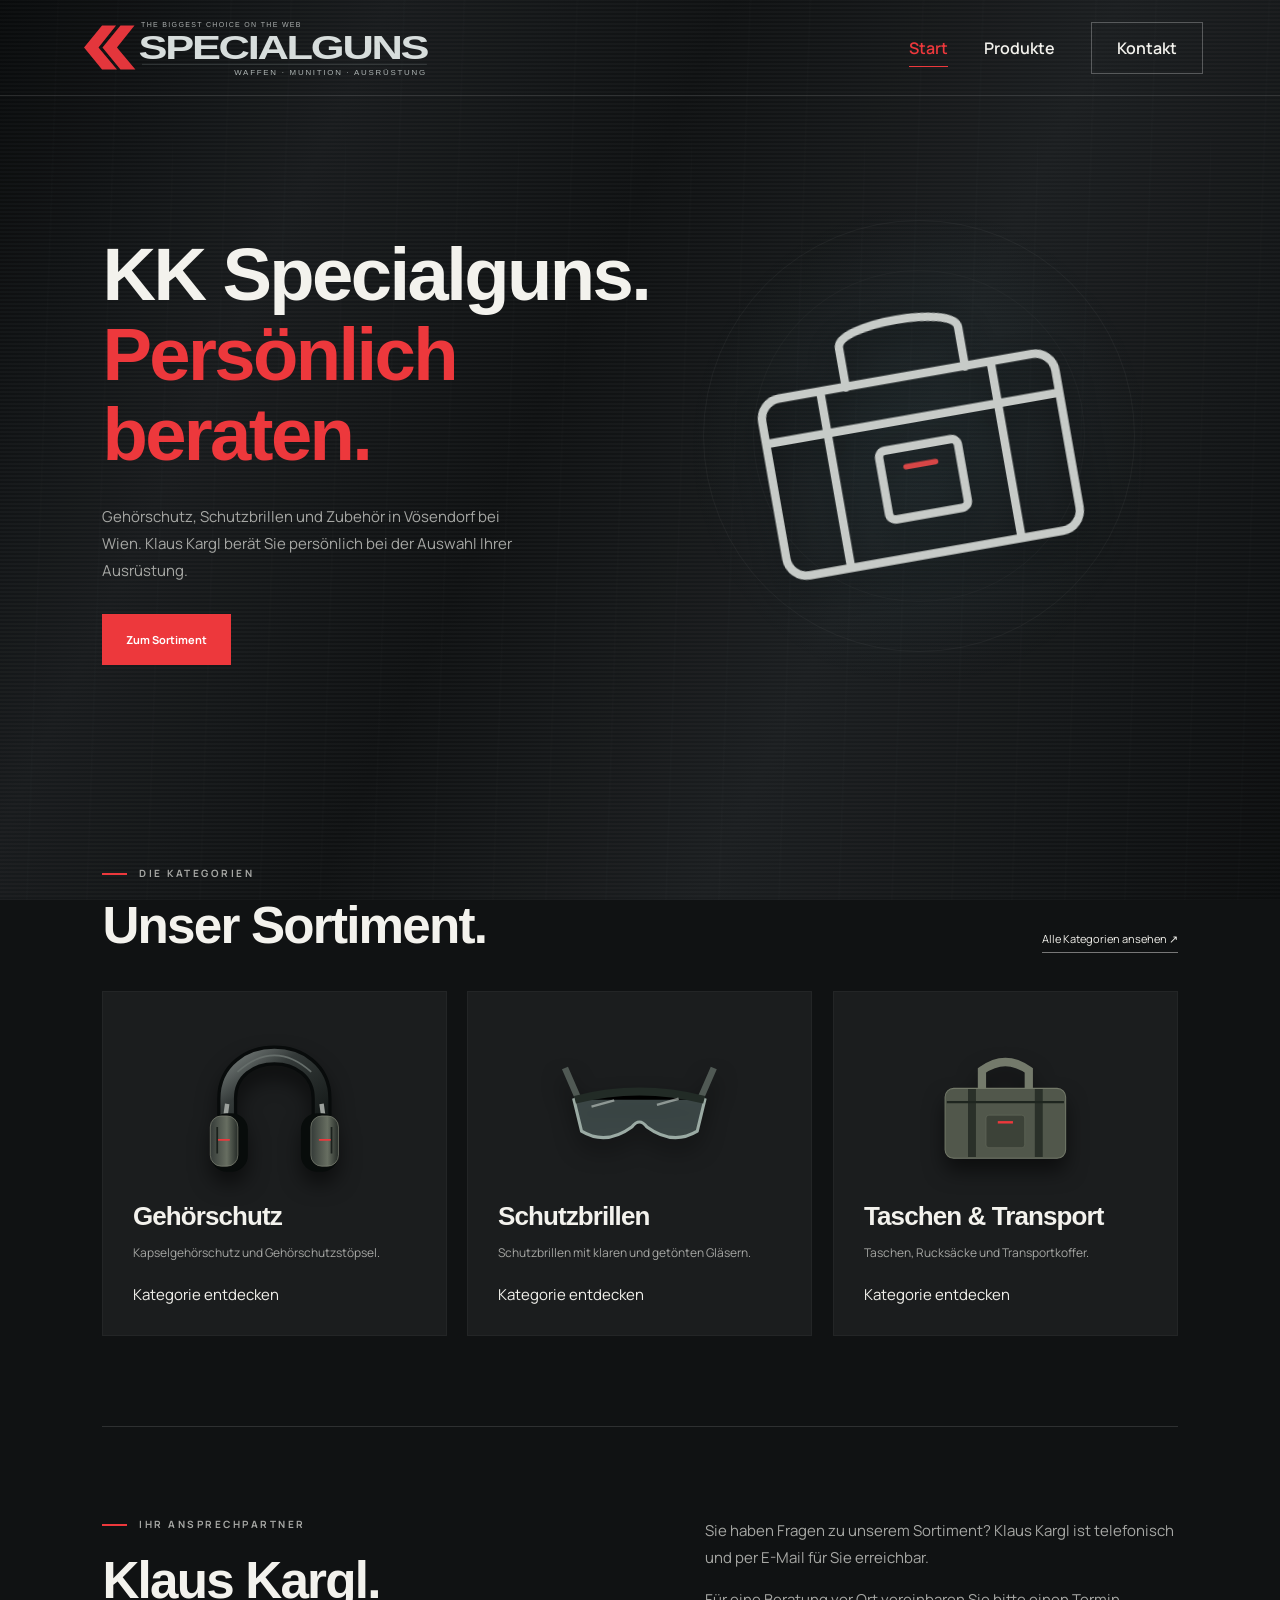
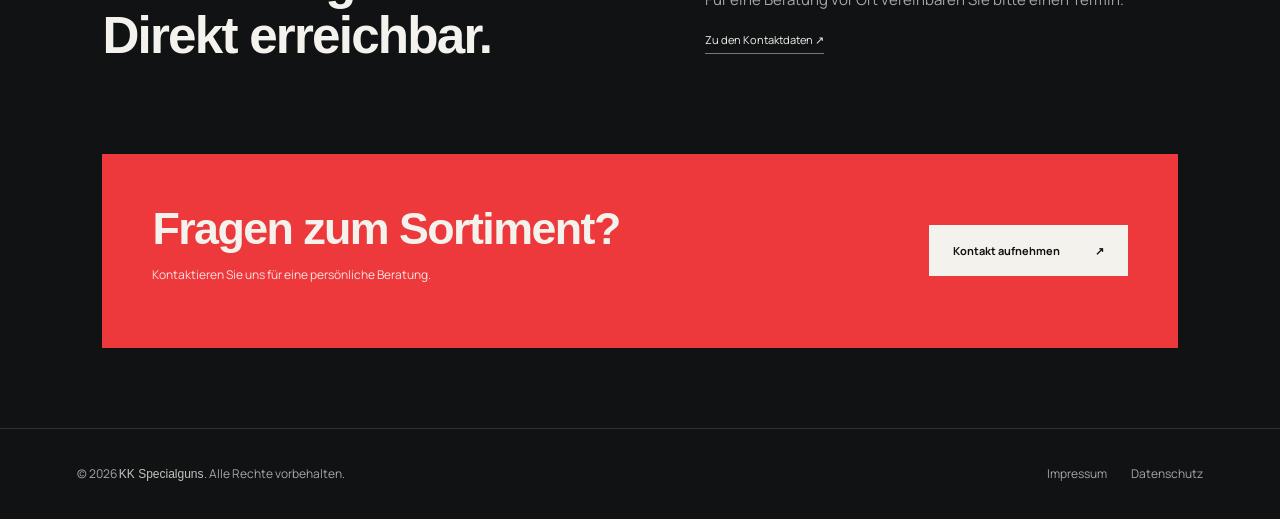
==== commit 19a0b538: "Version 1.0: Navigation, Footer und Kartenfreigabe vorbereiten" ====
--- a/index.html
+++ b/index.html
@@ -1,402 +1 @@
-<!doctype html>
-<html lang="de">
-<head>
-  <meta charset="utf-8">
-  <meta name="viewport" content="width=device-width, initial-scale=1">
-
-  <title>KK Specialguns in Vösendorf | Ausrüstung &amp; Beratung</title>
-  <meta name="description" content="Gehörschutz, Schutzbrillen und Zubehör bei KK Specialguns in Vösendorf. Persönliche Beratung durch Klaus Kargl. Kontakt und Anreise.">
-  <meta name="theme-color" content="#101112">
-  <meta name="robots" content="index,follow,max-image-preview:large">
-
-  <link rel="canonical" href="https://www.kk-specialguns.com/">
-  <link rel="icon" href="/assets/kk-specialguns-logo.svg" type="image/svg+xml">
-  <link rel="preconnect" href="https://fonts.googleapis.com">
-  <link rel="preconnect" href="https://fonts.gstatic.com" crossorigin>
-  <link rel="stylesheet" href="/style.css?v=20261017-final">
-
-  <script src="/app.js?v=20261017-final" defer></script>
-
-  <meta property="og:type" content="website">
-  <meta property="og:locale" content="de_AT">
-  <meta property="og:site_name" content="KK Specialguns">
-  <meta property="og:title" content="KK Specialguns in Vösendorf | Ausrüstung &amp; Beratung">
-  <meta property="og:description" content="Gehörschutz, Schutzbrillen und Zubehör. Persönliche Beratung durch Klaus Kargl in Vösendorf.">
-  <meta property="og:url" content="https://www.kk-specialguns.com/">
-  <meta property="og:image" content="https://www.kk-specialguns.com/assets/kk-specialguns-header.png">
-  <meta property="og:image:alt" content="KK Specialguns Logo">
-  <meta name="twitter:card" content="summary">
-
-  <script type="application/ld+json">
-  {
-    "@context": "https://schema.org",
-    "@graph": [
-      {
-        "@type": "LocalBusiness",
-        "@id": "https://www.kk-specialguns.com/#business",
-        "name": "KK Specialguns",
-        "url": "https://www.kk-specialguns.com/",
-        "logo": "https://www.kk-specialguns.com/assets/kk-specialguns-logo.svg",
-        "telephone": "+436503064466",
-        "email": "office@kk-specialguns.com",
-        "address": {
-          "@type": "PostalAddress",
-          "streetAddress": "Laxenburgerstraße 152",
-          "postalCode": "2331",
-          "addressLocality": "Vösendorf",
-          "addressCountry": "AT"
-        }
-      },
-      {
-        "@type": "WebSite",
-        "@id": "https://www.kk-specialguns.com/#website",
-        "name": "KK Specialguns",
-        "url": "https://www.kk-specialguns.com/",
-        "inLanguage": "de-AT",
-        "publisher": {
-          "@id": "https://www.kk-specialguns.com/#business"
-        }
-      },
-      {
-        "@type": "WebPage",
-        "@id": "https://www.kk-specialguns.com/#webpage",
-        "url": "https://www.kk-specialguns.com/",
-        "name": "KK Specialguns in Vösendorf | Ausrüstung & Beratung",
-        "inLanguage": "de-AT",
-        "isPartOf": {
-          "@id": "https://www.kk-specialguns.com/#website"
-        },
-        "about": {
-          "@id": "https://www.kk-specialguns.com/#business"
-        }
-      }
-    ]
-  }
-  </script>
-</head>
-
-<body>
-  <header>
-    <a class="brand" href="/" aria-label="KK Specialguns Startseite">
-      <img
-        class="brand-image"
-        src="/assets/kk-specialguns-logo.svg"
-        alt="KK Specialguns – Waffen, Munition, Ausrüstung"
-        width="820"
-        height="156"
-      >
-    </a>
-
-    <nav aria-label="Hauptnavigation">
-      <a href="/" aria-current="page">Start</a>
-      <a href="/produkte/">Produkte</a>
-      <a href="/kontakt/" class="nav-contact">Kontakt</a>
-    </nav>
-  </header>
-
-  <main>
-    <div class="wrap">
-      <div class="hero reveal">
-        <div>
-          <h1>
-            KK Specialguns.<br>
-            <em>Persönlich beraten.</em>
-          </h1>
-
-          <p class="lead">
-            Gehörschutz, Schutzbrillen und Zubehör in Vösendorf bei Wien.
-            Klaus Kargl berät Sie persönlich bei der Auswahl Ihrer Ausrüstung.
-          </p>
-
-          <div class="hero-actions">
-            <a class="btn" href="/produkte/">Zum Sortiment</a>
-          </div>
-        </div>
-
-        <div
-          class="art hero-carousel"
-          aria-label="Ausrüstung, Waffe und Munition im Wechsel"
-        >
-          <div class="hero-slide is-active" aria-hidden="false">
-            <svg viewBox="0 0 500 450" role="img" aria-label="Ausrüstung">
-              <g
-                fill="none"
-                stroke="#c7cbc8"
-                stroke-width="9"
-                stroke-linejoin="round"
-                stroke-linecap="round"
-              >
-                <path d="M185 160v-43c0-26 130-26 130 0v43"/>
-                <rect x="90" y="159" width="320" height="193" rx="22"/>
-                <path d="M91 205h318M157 160v191M343 160v191"/>
-                <rect x="207" y="234" width="86" height="75" rx="7"/>
-              </g>
-
-              <path
-                d="M234 255h32"
-                stroke="#d74646"
-                stroke-width="6"
-                stroke-linecap="round"
-              />
-            </svg>
-          </div>
-
-          <div class="hero-slide" aria-hidden="true">
-            <svg
-              viewBox="0 0 500 450"
-              role="img"
-              aria-label="Glock in Seitenansicht"
-            >
-              <g
-                transform="translate(0 8)"
-                stroke="#c7cbc8"
-                stroke-width="7"
-                stroke-linejoin="round"
-                stroke-linecap="round"
-              >
-                <path d="M104 143h286v62H111l-7-10z" fill="#050606"/>
-                <path
-                  d="M114 206h263v21h-99l-18 19h-45l-18 88h-83l29-108h-29z"
-                  fill="#050606"
-                />
-                <path d="M214 230h65v27c0 21-15 31-36 31h-41" fill="none"/>
-                <path d="M240 231l-6 23 7 7" fill="none"/>
-                <path
-                  d="M120 142v-10h17v10m230 0v-10h13v10"
-                  fill="#050606"
-                />
-                <path
-                  d="M121 157v31m13-31v31m13-31v31m13-31v31"
-                  stroke="#8f9691"
-                  stroke-width="3"
-                />
-                <path
-                  d="M138 272h46m-50 16h46m-50 16h46m-50 16h46"
-                  stroke="#68706b"
-                  stroke-width="3"
-                />
-                <path d="M296 218h34" stroke="#d74646" stroke-width="4"/>
-              </g>
-            </svg>
-          </div>
-
-          <div class="hero-slide" aria-hidden="true">
-            <svg
-              viewBox="0 0 500 450"
-              role="img"
-              aria-label="Drei Patronen: Kurzwaffen-, Mittel- und Großkaliber"
-            >
-              <g stroke="#c7cbc8" stroke-width="7" stroke-linejoin="round">
-                <path d="M105 313v-87c0-39 48-39 48 0v87" fill="#292e29"/>
-                <path d="M100 313h58v15h-58z" fill="#384038"/>
-                <path d="M105 242h48" fill="none"/>
-
-                <path
-                  d="M218 313V203l8-17v-35l17-44 17 44v35l8 17v110"
-                  fill="#292e29"
-                />
-                <path d="M213 313h60v15h-60z" fill="#384038"/>
-                <path d="M219 211h48m-40-25h32" fill="none"/>
-
-                <path
-                  d="M336 313V179l12-20v-40l18-59 18 59v40l12 20v134"
-                  fill="#292e29"
-                />
-                <path d="M330 313h72v15h-72z" fill="#384038"/>
-                <path d="M337 189h58m-46-30h34" fill="none"/>
-              </g>
-
-              <path
-                d="M109 260h40M222 234h42M340 215h52"
-                stroke="#d74646"
-                stroke-width="4"
-              />
-            </svg>
-          </div>
-        </div>
-      </div>
-    </div>
-
-    <div class="wrap">
-      <section>
-        <div class="section-head">
-          <div>
-            <div class="eyebrow">Die Kategorien</div>
-            <h2>Unser Sortiment.</h2>
-          </div>
-
-          <a class="textlink" href="/produkte/">
-            Alle Kategorien ansehen ↗
-          </a>
-        </div>
-
-        <div class="grid" id="products">
-          <article class="card" data-category="gehoerschutz">
-            <div class="illustration">
-              <svg
-                viewBox="0 0 500 450"
-                role="img"
-                aria-label="Illustration eines Gehörschutzes"
-              >
-                <defs>
-                  <linearGradient id="metal" x2="1" y2="1">
-                    <stop stop-color="#777e7c"/>
-                    <stop offset=".35" stop-color="#343a39"/>
-                    <stop offset="1" stop-color="#121716"/>
-                  </linearGradient>
-
-                  <linearGradient id="cup">
-                    <stop stop-color="#353b38"/>
-                    <stop offset=".6" stop-color="#676e61"/>
-                    <stop offset="1" stop-color="#262c28"/>
-                  </linearGradient>
-                </defs>
-
-                <path
-                  d="M113 258V185C113 18 387 18 387 185V258"
-                  fill="none"
-                  stroke="#080b0b"
-                  stroke-width="58"
-                />
-                <path
-                  d="M113 258V185C113 18 387 18 387 185V258"
-                  fill="none"
-                  stroke="url(#metal)"
-                  stroke-width="39"
-                />
-                <path
-                  d="M143 107Q250 11 357 107"
-                  fill="none"
-                  stroke="#666e6b"
-                  stroke-width="5"
-                />
-                <path
-                  d="M113 200L95 330M387 200L405 330"
-                  stroke="#9ba09c"
-                  stroke-width="13"
-                />
-                <rect x="65" y="227" width="108" height="170" rx="47" fill="#080c0b"/>
-                <rect x="327" y="227" width="108" height="170" rx="47" fill="#080c0b"/>
-                <rect
-                  x="64" y="235" width="80" height="146" rx="32"
-                  fill="url(#cup)" stroke="#828778" stroke-width="2"
-                />
-                <rect
-                  x="356" y="235" width="80" height="146" rx="32"
-                  fill="url(#cup)" stroke="#828778" stroke-width="2"
-                />
-                <path d="M84 267V344M416 267V344" stroke="#1b211d" stroke-width="5"/>
-                <rect x="86" y="302" width="35" height="5" rx="2" fill="#ed383c"/>
-                <rect x="379" y="302" width="35" height="5" rx="2" fill="#ed383c"/>
-              </svg>
-            </div>
-
-            <h3>Gehörschutz</h3>
-            <p>Kapselgehörschutz und Gehörschutzstöpsel.</p>
-            <a href="/produkte/#gehoerschutz">Kategorie entdecken</a>
-          </article>
-
-          <article class="card" data-category="schutzbrillen">
-            <div class="illustration">
-              <svg viewBox="0 0 500 450" role="img" aria-label="Schutzbrille">
-                <path
-                  d="M75 190L34 96M425 190L466 96"
-                  stroke="#505954"
-                  stroke-width="19"
-                />
-                <path
-                  d="M60 188Q250 132 440 188L418 279Q347 322 272 267Q250 238 228 267Q153 322 82 279Z"
-                  fill="#829e9b"
-                  fill-opacity=".35"
-                  stroke="#9baba4"
-                  stroke-width="9"
-                />
-                <path
-                  d="M63 188Q250 140 438 188"
-                  stroke="#222b26"
-                  stroke-width="23"
-                />
-                <path
-                  d="M111 208L177 190M301 203L364 185"
-                  stroke="#e3eae3"
-                  stroke-width="7"
-                  opacity=".5"
-                />
-              </svg>
-            </div>
-
-            <h3>Schutzbrillen</h3>
-            <p>Schutzbrillen mit klaren und getönten Gläsern.</p>
-            <a href="/produkte/#schutzbrillen">Kategorie entdecken</a>
-          </article>
-
-          <article class="card" data-category="taschen">
-            <div class="illustration">
-              <svg viewBox="0 0 500 450" role="img" aria-label="Ausrüstungstasche">
-                <path
-                  d="M182 162V103Q250 54 318 103V162"
-                  fill="none"
-                  stroke="#747a6b"
-                  stroke-width="24"
-                />
-                <rect
-                  x="75" y="155" width="350" height="203" rx="25"
-                  fill="#51574b" stroke="#737969" stroke-width="3"
-                />
-                <path d="M153 157V354M347 157V354" stroke="#2a3029" stroke-width="23"/>
-                <rect
-                  x="194" y="233" width="112" height="94" rx="8"
-                  fill="#3c4238" stroke="#7d826f"
-                />
-                <path d="M80 195H420" stroke="#1e251f" stroke-width="7"/>
-                <rect x="228" y="250" width="44" height="7" fill="#ed383c"/>
-              </svg>
-            </div>
-
-            <h3>Taschen &amp; Transport</h3>
-            <p>Taschen, Rucksäcke und Transportkoffer.</p>
-            <a href="/produkte/#taschen">Kategorie entdecken</a>
-          </article>
-        </div>
-      </section>
-
-      <section class="intro">
-        <div>
-          <div class="eyebrow">Ihr Ansprechpartner</div>
-          <h2 style="margin-top:22px">
-            Klaus Kargl.<br>
-            Direkt erreichbar.
-          </h2>
-        </div>
-
-        <div>
-          <p>
-            Sie haben Fragen zu unserem Sortiment? Klaus Kargl ist
-            telefonisch und per E-Mail für Sie erreichbar.
-          </p>
-          <p>Für eine Beratung vor Ort vereinbaren Sie bitte einen Termin.</p>
-          <a class="textlink" style="margin-left:0" href="/kontakt/">
-            Zu den Kontaktdaten ↗
-          </a>
-        </div>
-      </section>
-
-      <div class="contact-banner">
-        <div>
-          <h2>Fragen zum Sortiment?</h2>
-          <p>Kontaktieren Sie uns für eine persönliche Beratung.</p>
-        </div>
-
-        <a class="btn" href="/kontakt/">
-          Kontakt aufnehmen <span>↗</span>
-        </a>
-      </div>
-    </div>
-  </main>
-
-  <footer>
-    <a class="brand" href="/">KK SPECIALGUNS</a>
-    <span>Laxenburgerstraße 152 · 2331 Vösendorf</span>
-  </footer>
-</body>
-</html>
+<!doctype html><html lang="de"><head><meta charset="utf-8"><meta name="viewport" content="width=device-width,initial-scale=1"><title>KK Specialguns in Vösendorf | Ausrüstung &amp; Beratung</title><meta name="description" content="Gehörschutz, Schutzbrillen und Zubehör bei KK Specialguns in Vösendorf. Persönliche Beratung durch Klaus Kargl. Kontakt und Anreise."><meta name="theme-color" content="#101112"><link rel="stylesheet" href="/style.css?v=1.0-20261017"><script src="/app.js?v=1.0-20261017" defer></script><link rel="canonical" href="https://www.kk-specialguns.com/"><meta name="robots" content="index,follow,max-image-preview:large"><meta property="og:type" content="website"><meta property="og:locale" content="de_AT"><meta property="og:site_name" content="KK Specialguns"><meta property="og:title" content="KK Specialguns in Vösendorf | Ausrüstung &amp; Beratung"><meta property="og:description" content="Gehörschutz, Schutzbrillen und Zubehör bei KK Specialguns in Vösendorf. Persönliche Beratung durch Klaus Kargl. Kontakt und Anreise."><meta property="og:url" content="https://www.kk-specialguns.com/"><meta property="og:image" content="https://www.kk-specialguns.com/assets/kk-specialguns-header.png"><meta property="og:image:alt" content="KK Specialguns Logo"><meta name="twitter:card" content="summary"><link rel="icon" href="/assets/kk-specialguns-logo.svg" type="image/svg+xml"><link rel="preconnect" href="https://fonts.googleapis.com"><link rel="preconnect" href="https://fonts.gstatic.com" crossorigin><script type="application/ld+json">{"@context": "https://schema.org", "@graph": [{"@type": "LocalBusiness", "@id": "https://www.kk-specialguns.com/#business", "name": "KK Specialguns", "url": "https://www.kk-specialguns.com/", "logo": "https://www.kk-specialguns.com/assets/kk-specialguns-logo.svg", "telephone": "+436503064466", "email": "office@kk-specialguns.com", "address": {"@type": "PostalAddress", "streetAddress": "Laxenburgerstraße 152", "postalCode": "2331", "addressLocality": "Vösendorf", "addressCountry": "AT"}, "hasMap": "https://www.google.com/maps/search/?api=1&query=Laxenburgerstra%C3%9Fe+152+2331+V%C3%B6sendorf", "contactPoint": {"@type": "ContactPoint", "telephone": "+436503064466", "email": "office@kk-specialguns.com", "contactType": "Kundenservice", "availableLanguage": "de"}}, {"@type": "WebSite", "@id": "https://www.kk-specialguns.com/#website", "name": "KK Specialguns", "url": "https://www.kk-specialguns.com/", "inLanguage": "de-AT", "publisher": {"@id": "https://www.kk-specialguns.com/#business"}}, {"@type": "WebPage", "@id": "https://www.kk-specialguns.com/#webpage", "url": "https://www.kk-specialguns.com/", "name": "KK Specialguns in Vösendorf | Ausrüstung & Beratung", "description": "Gehörschutz, Schutzbrillen und Zubehör bei KK Specialguns in Vösendorf. Persönliche Beratung durch Klaus Kargl. Kontakt und Anreise.", "inLanguage": "de-AT", "isPartOf": {"@id": "https://www.kk-specialguns.com/#website"}, "about": {"@id": "https://www.kk-specialguns.com/#business"}}]}</script></head><body><header><a class="brand" href="/" aria-label="KK Specialguns Startseite"><img class="brand-image" src="/assets/kk-specialguns-logo.svg" alt="KK Specialguns – The biggest choice on the web – Waffen, Munition, Ausrüstung" width="820" height="156"></a><nav aria-label="Hauptnavigation"><a href="/" aria-current="page">Start</a><a href="/produkte/" >Produkte</a><a href="/kontakt/"  class="nav-contact">Kontakt</a></nav></header><main><div class="wrap"><div class="hero reveal"><div><h1>KK Specialguns.<br><em>Persönlich beraten.</em></h1><p class="lead">Gehörschutz, Schutzbrillen und Zubehör in Vösendorf bei Wien. Klaus Kargl berät Sie persönlich bei der Auswahl Ihrer Ausrüstung.</p><div class="hero-actions"><a class="btn" href="/produkte/">Zum Sortiment</a></div></div><div class="art hero-carousel" aria-label="Ausrüstung, Waffe und Munition im Wechsel"><div class="hero-slide is-active" aria-hidden="false"><svg viewBox="0 0 500 450" role="img" aria-label="Ausrüstung"><g fill="none" stroke="#c7cbc8" stroke-width="9" stroke-linejoin="round" stroke-linecap="round"><path d="M185 160v-43c0-26 130-26 130 0v43"/><rect x="90" y="159" width="320" height="193" rx="22"/><path d="M91 205h318M157 160v191M343 160v191"/><rect x="207" y="234" width="86" height="75" rx="7"/></g><path d="M234 255h32" stroke="#d74646" stroke-width="6" stroke-linecap="round"/></svg></div><div class="hero-slide" aria-hidden="true"><svg viewBox="0 0 500 450" role="img" aria-label="Glock in Seitenansicht"><g transform="translate(0 8)" stroke="#c7cbc8" stroke-width="7" stroke-linejoin="round" stroke-linecap="round"><path d="M104 143h286v62H111l-7-10z" fill="#050606"/><path d="M114 206h263v21h-99l-18 19h-45l-18 88h-83l29-108h-29z" fill="#050606"/><path d="M214 230h65v27c0 21-15 31-36 31h-41" fill="none"/><path d="M240 231l-6 23 7 7" fill="none"/><path d="M120 142v-10h17v10m230 0v-10h13v10" fill="#050606"/><path d="M121 157v31m13-31v31m13-31v31m13-31v31" stroke="#8f9691" stroke-width="3"/><path d="M138 272h46m-50 16h46m-50 16h46m-50 16h46" stroke="#68706b" stroke-width="3"/><path d="M296 218h34" stroke="#d74646" stroke-width="4"/></g></svg></div><div class="hero-slide" aria-hidden="true"><svg viewBox="0 0 500 450" role="img" aria-label="Drei Patronen: Kurzwaffen-, Mittel- und Großkaliber"><g stroke="#c7cbc8" stroke-width="7" stroke-linejoin="round"><path d="M105 313v-87c0-39 48-39 48 0v87" fill="#292e29"/><path d="M100 313h58v15h-58z" fill="#384038"/><path d="M105 242h48" fill="none"/><path d="M218 313V203l8-17v-35l17-44 17 44v35l8 17v110" fill="#292e29"/><path d="M213 313h60v15h-60z" fill="#384038"/><path d="M219 211h48m-40-25h32" fill="none"/><path d="M336 313V179l12-20v-40l18-59 18 59v40l12 20v134" fill="#292e29"/><path d="M330 313h72v15h-72z" fill="#384038"/><path d="M337 189h58m-46-30h34" fill="none"/></g><path d="M109 260h40M222 234h42M340 215h52" stroke="#d74646" stroke-width="4"/></svg></div></div></div></div><div class="wrap"><section><div class="section-head"><div><div class="eyebrow">Die Kategorien</div><h2>Unser Sortiment.</h2></div><a class="textlink" href="/produkte/">Alle Kategorien ansehen ↗</a></div><div class="grid" id="products"><article class="card" data-category="gehoerschutz"><div class="illustration"><svg viewBox="0 0 500 450" role="img" aria-label="Illustration eines Gehörschutzes"><defs><linearGradient id="metal" x2="1" y2="1"><stop stop-color="#777e7c"/><stop offset=".35" stop-color="#343a39"/><stop offset="1" stop-color="#121716"/></linearGradient><linearGradient id="cup"><stop stop-color="#353b38"/><stop offset=".6" stop-color="#676e61"/><stop offset="1" stop-color="#262c28"/></linearGradient></defs><path d="M113 258V185C113 18 387 18 387 185V258" fill="none" stroke="#080b0b" stroke-width="58"/><path d="M113 258V185C113 18 387 18 387 185V258" fill="none" stroke="url(#metal)" stroke-width="39"/><path d="M143 107Q250 11 357 107" fill="none" stroke="#666e6b" stroke-width="5"/><path d="M113 200L95 330M387 200L405 330" stroke="#9ba09c" stroke-width="13"/><rect x="65" y="227" width="108" height="170" rx="47" fill="#080c0b"/><rect x="327" y="227" width="108" height="170" rx="47" fill="#080c0b"/><rect x="64" y="235" width="80" height="146" rx="32" fill="url(#cup)" stroke="#828778" stroke-width="2"/><rect x="356" y="235" width="80" height="146" rx="32" fill="url(#cup)" stroke="#828778" stroke-width="2"/><path d="M84 267V344M416 267V344" stroke="#1b211d" stroke-width="5"/><rect x="86" y="302" width="35" height="5" rx="2" fill="#ed383c"/><rect x="379" y="302" width="35" height="5" rx="2" fill="#ed383c"/></svg></div><h3>Gehörschutz</h3><p>Kapselgehörschutz und Gehörschutzstöpsel.</p><a href="/produkte/#gehoerschutz">Kategorie entdecken</a></article><article class="card" data-category="schutzbrillen"><div class="illustration"><svg viewBox="0 0 500 450" role="img" aria-label="Schutzbrille"><path d="M75 190L34 96M425 190L466 96" stroke="#505954" stroke-width="19"/><path d="M60 188Q250 132 440 188L418 279Q347 322 272 267Q250 238 228 267Q153 322 82 279Z" fill="#829e9b" fill-opacity=".35" stroke="#9baba4" stroke-width="9"/><path d="M63 188Q250 140 438 188" stroke="#222b26" stroke-width="23"/><path d="M111 208L177 190M301 203L364 185" stroke="#e3eae3" stroke-width="7" opacity=".5"/></svg></div><h3>Schutzbrillen</h3><p>Schutzbrillen mit klaren und getönten Gläsern.</p><a href="/produkte/#schutzbrillen">Kategorie entdecken</a></article><article class="card" data-category="taschen"><div class="illustration"><svg viewBox="0 0 500 450" role="img" aria-label="Ausrüstungstasche"><path d="M182 162V103Q250 54 318 103V162" fill="none" stroke="#747a6b" stroke-width="24"/><rect x="75" y="155" width="350" height="203" rx="25" fill="#51574b" stroke="#737969" stroke-width="3"/><path d="M153 157V354M347 157V354" stroke="#2a3029" stroke-width="23"/><rect x="194" y="233" width="112" height="94" rx="8" fill="#3c4238" stroke="#7d826f"/><path d="M80 195H420" stroke="#1e251f" stroke-width="7"/><rect x="228" y="250" width="44" height="7" fill="#ed383c"/></svg></div><h3>Taschen & Transport</h3><p>Taschen, Rucksäcke und Transportkoffer.</p><a href="/produkte/#taschen">Kategorie entdecken</a></article></div></section><section class="intro"><div><div class="eyebrow">Ihr Ansprechpartner</div><h2 style="margin-top:22px">Klaus Kargl.<br>Direkt erreichbar.</h2></div><div><p>Sie haben Fragen zu unserem Sortiment? Klaus Kargl ist telefonisch und per E-Mail für Sie erreichbar.</p><p>Für eine Beratung vor Ort vereinbaren Sie bitte einen Termin.</p><a class="textlink" style="margin-left:0" href="/kontakt/">Zu den Kontaktdaten ↗</a></div></section><div class="contact-banner"><div><h2>Fragen zum Sortiment?</h2><p>Kontaktieren Sie uns für eine persönliche Beratung.</p></div><a class="btn" href="/kontakt/">Kontakt aufnehmen <span>↗</span></a></div></div></main><footer><span class="footer-copyright">© 2026 <a class="footer-company" href="/">KK Specialguns</a>. Alle Rechte vorbehalten.</span><nav aria-label="Rechtliche Informationen"><a href="/impressum/">Impressum</a><a href="/datenschutz/">Datenschutz</a></nav></footer></body></html>
--- a/style.css
+++ b/style.css
@@ -70,3 +70,57 @@
 /* Subtle pointer repulsion; floating and crossfading remain independent. */
 .hero-slide svg{translate:var(--pointer-x,0px) var(--pointer-y,0px);transition:translate 1.5s cubic-bezier(.25,.46,.45,.94)}
 @media(prefers-reduced-motion:reduce),(hover:none),(pointer:coarse){.hero-slide svg{translate:0 0!important}}
+
+/* Version 1.0: larger primary navigation. */
+header nav a{font-size:16px;font-weight:600}
+header nav{gap:36px}
+header .nav-contact{padding:14px 25px}
+@media(max-width:750px){header nav a{font-size:15px}header nav{gap:20px}header .nav-contact{padding:10px 18px}}
+
+/* Version 1.0: discreet appointment notice. */
+.visit-note{border-left:2px solid var(--red);padding:6px 0 6px 12px;color:#d6d7d2;font-size:12px;font-weight:600;line-height:1.65}
+.map-caption .visit-note{font-size:12px}
+
+/* Version 1.0: minimal legal footer and clearly marked imprint draft. */
+footer{justify-content:center;min-height:86px}
+footer nav a{font-size:12px;color:var(--muted)}
+footer nav a:hover{color:var(--ink)}
+.legal-page{padding-bottom:80px;min-height:70vh}
+.legal-placeholder{max-width:800px;padding:24px 28px;border:1px solid #ffffff20;border-left:3px solid var(--red);background:#ffffff03}
+.legal-placeholder h2,.legal-details h2{font-size:28px}
+.legal-placeholder p{margin-bottom:0}
+.legal-details{max-width:800px;padding:45px 0 0}
+.legal-details dl{margin-top:28px}.legal-details dt{font-weight:600;font-size:14px;margin-top:23px}.legal-details dd{margin:7px 0 0;color:var(--muted);font-size:14px}
+
+/* Version 1.0: restrained company signature in the footer. */
+footer{justify-content:space-between;gap:24px}
+.footer-company{font-family:Arial,Helvetica,sans-serif;font-size:14px;font-weight:600;letter-spacing:.015em;color:#c1c3be}
+.footer-company:hover{color:var(--ink)}
+
+/* Version 1.0: load the external map only after explicit consent. */
+.map-frame iframe{border:0}
+.map-consent{min-height:340px;display:flex;flex-direction:column;align-items:center;justify-content:center;text-align:center;padding:40px 28px;background:#191c1b}
+.map-consent h3{font-size:24px;margin-bottom:12px}
+.map-consent p{max-width:660px;font-size:13px;margin:7px 0;line-height:1.75}
+.map-consent .btn{margin-top:20px}
+.map-external,.map-privacy{font-size:12px;color:#c6c9c3;text-decoration:underline;text-underline-offset:4px;margin-top:18px;line-height:1.6}
+.map-privacy{font-size:11px;color:var(--muted);margin-top:12px}
+.map-status{font-size:12px;margin:14px 0 0}
+.map-status:empty{display:none}
+.map-disable{background:transparent;border:1px solid #ffffff35;color:#d6d7d2;padding:10px 15px;margin-top:12px;cursor:pointer;font-size:12px}
+.map-disable:hover{border-color:#ffffff70}
+@media(max-width:600px){.map-consent{padding:30px 20px}.map-consent p{font-size:12px}}
+
+/* Version 1.0: concise map notice with expandable details. */
+.map-legal-details{width:100%;max-width:660px;margin-top:20px;text-align:center}
+.map-legal-details summary{display:list-item;list-style:disclosure-closed inside;cursor:pointer;color:#bfc3bd;font-size:12px;text-decoration:underline;text-underline-offset:4px}
+.map-legal-details[open] summary{list-style-type:disclosure-open}
+.map-legal-copy{padding-top:12px}.map-legal-copy p{font-size:12px}.map-legal-copy .map-privacy{display:inline-block}
+
+/* Version 1.0: standard copyright footer. */
+.footer-copyright{font-size:12px;line-height:1.7;color:var(--muted)}
+.footer-copyright .footer-company{font-size:12px;font-weight:500;letter-spacing:0}
+@media(max-width:600px){footer{align-items:flex-start}.footer-copyright{max-width:240px}}
+
+/* Version 1.0: readable privacy information. */
+.privacy-content{max-width:850px}.privacy-content section{padding:34px 0;border-bottom:1px solid #ffffff15}.privacy-content h2{font-size:clamp(23px,3vw,30px);line-height:1.25}.privacy-content p,.privacy-content address{font-size:14px;line-height:1.9}.privacy-content address{font-style:normal;color:var(--muted);margin-top:20px}.privacy-content a,.map-legal-copy p a{text-decoration:underline;text-underline-offset:3px;overflow-wrap:anywhere}.privacy-open{border-left:2px solid #ad8c60;padding-left:14px;color:#cfbea6}footer nav{gap:24px;flex-wrap:wrap}
